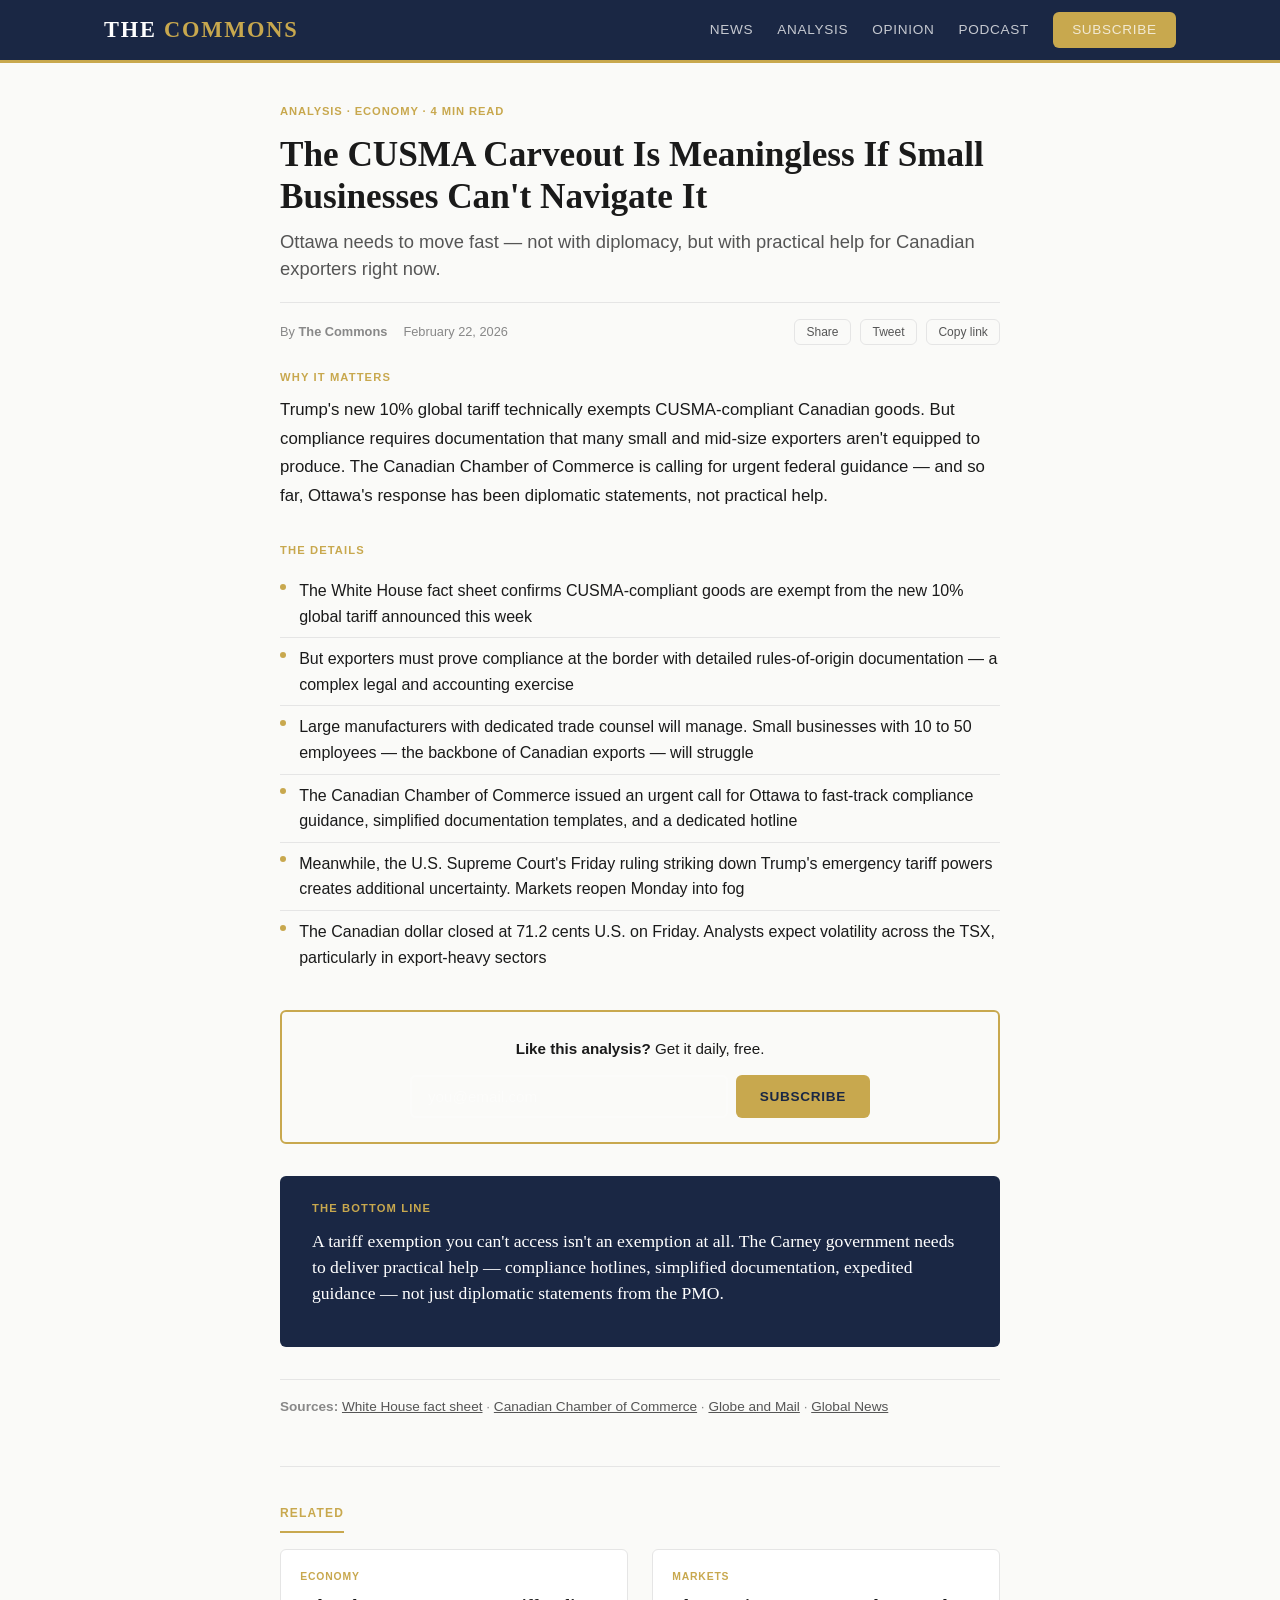
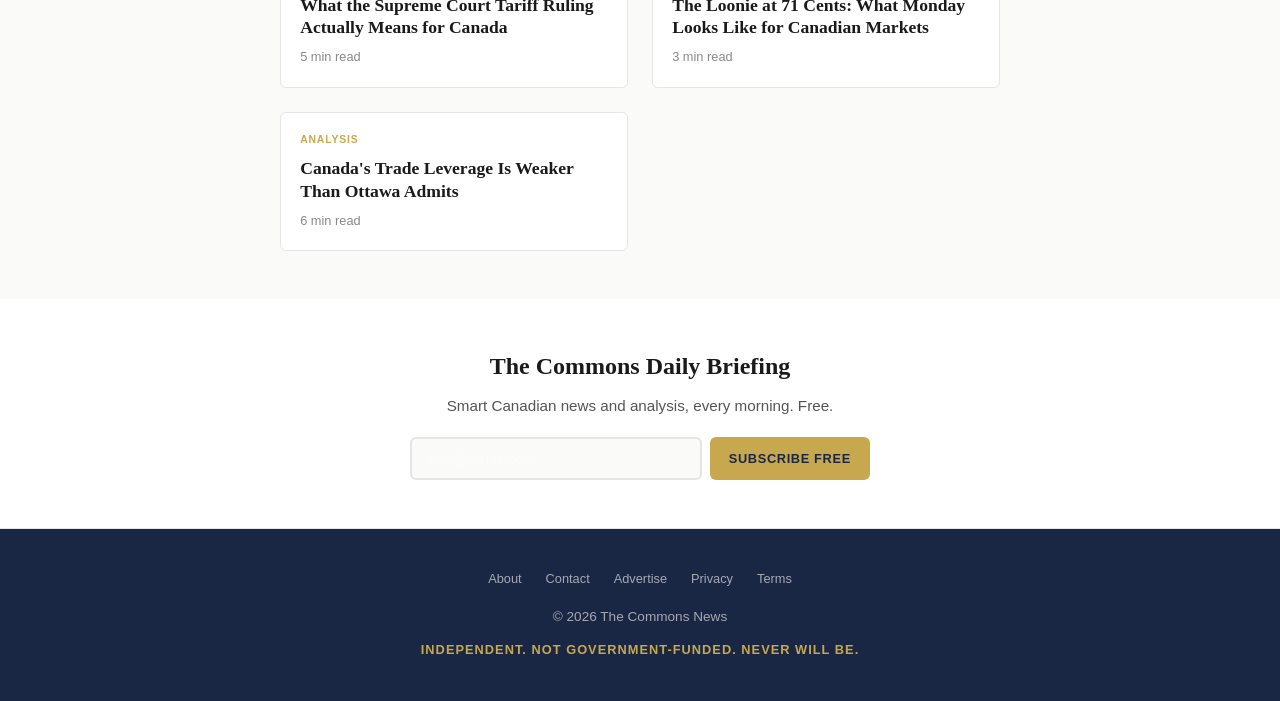
==== article.html @ dabfb56a "The Commons - static website v1" ====
<!DOCTYPE html>
<html lang="en">
<head>
  <meta charset="UTF-8">
  <meta name="viewport" content="width=device-width, initial-scale=1.0">
  <title>The CUSMA Carveout Is Meaningless If Small Businesses Can't Navigate It — The Commons</title>
  <link rel="stylesheet" href="styles.css">
</head>
<body>

<header class="site-header">
  <div class="header-inner">
    <a href="index.html" class="site-logo">The <span>Commons</span></a>
    <button class="nav-toggle" aria-label="Menu"><span></span><span></span><span></span></button>
    <nav class="main-nav">
      <a href="index.html">News</a>
      <a href="article.html">Analysis</a>
      <a href="#">Opinion</a>
      <a href="#">Podcast</a>
      <a href="subscribe.html" class="btn-subscribe">Subscribe</a>
    </nav>
  </div>
</header>

<div class="container">

  <div class="article-header">
    <div class="category-tag">Analysis · Economy · 4 min read</div>
    <h1>The CUSMA Carveout Is Meaningless If Small Businesses Can't Navigate It</h1>
    <p class="subhead">Ottawa needs to move fast — not with diplomacy, but with practical help for Canadian exporters right now.</p>
    <div class="meta">
      <span>By <strong>The Commons</strong></span>
      <span>February 22, 2026</span>
      <div class="share-links">
        <button class="share-btn">Share</button>
        <button class="share-btn">Tweet</button>
        <button class="share-btn">Copy link</button>
      </div>
    </div>
  </div>

  <div class="article-body">

    <div class="article-section">
      <div class="article-section-label">Why It Matters</div>
      <p>Trump's new 10% global tariff technically exempts CUSMA-compliant Canadian goods. But compliance requires documentation that many small and mid-size exporters aren't equipped to produce. The Canadian Chamber of Commerce is calling for urgent federal guidance — and so far, Ottawa's response has been diplomatic statements, not practical help.</p>
    </div>

    <div class="article-section">
      <div class="article-section-label">The Details</div>
      <ul>
        <li>The White House fact sheet confirms CUSMA-compliant goods are exempt from the new 10% global tariff announced this week</li>
        <li>But exporters must prove compliance at the border with detailed rules-of-origin documentation — a complex legal and accounting exercise</li>
        <li>Large manufacturers with dedicated trade counsel will manage. Small businesses with 10 to 50 employees — the backbone of Canadian exports — will struggle</li>
        <li>The Canadian Chamber of Commerce issued an urgent call for Ottawa to fast-track compliance guidance, simplified documentation templates, and a dedicated hotline</li>
        <li>Meanwhile, the U.S. Supreme Court's Friday ruling striking down Trump's emergency tariff powers creates additional uncertainty. Markets reopen Monday into fog</li>
        <li>The Canadian dollar closed at 71.2 cents U.S. on Friday. Analysts expect volatility across the TSX, particularly in export-heavy sectors</li>
      </ul>
    </div>

    <div class="inline-cta">
      <p><strong>Like this analysis?</strong> Get it daily, free.</p>
      <form class="newsletter-form">
        <input type="email" placeholder="you@email.com" required>
        <button type="submit" class="btn-subscribe">Subscribe</button>
      </form>
    </div>

    <div class="bottom-line">
      <div class="article-section-label">The Bottom Line</div>
      <p>A tariff exemption you can't access isn't an exemption at all. The Carney government needs to deliver practical help — compliance hotlines, simplified documentation, expedited guidance — not just diplomatic statements from the PMO.</p>
    </div>

    <div class="sources">
      <strong>Sources:</strong>
      <a href="#">White House fact sheet</a> ·
      <a href="#">Canadian Chamber of Commerce</a> ·
      <a href="#">Globe and Mail</a> ·
      <a href="#">Global News</a>
    </div>

  </div>

  <!-- RELATED -->
  <section class="related-section">
    <span class="section-label">Related</span>
    <div class="article-grid">
      <article class="article-card">
        <div class="card-body">
          <div class="category-tag">Economy</div>
          <h3><a href="#">What the Supreme Court Tariff Ruling Actually Means for Canada</a></h3>
          <p class="meta">5 min read</p>
        </div>
      </article>
      <article class="article-card">
        <div class="card-body">
          <div class="category-tag">Markets</div>
          <h3><a href="#">The Loonie at 71 Cents: What Monday Looks Like for Canadian Markets</a></h3>
          <p class="meta">3 min read</p>
        </div>
      </article>
      <article class="article-card">
        <div class="card-body">
          <div class="category-tag">Analysis</div>
          <h3><a href="#">Canada's Trade Leverage Is Weaker Than Ottawa Admits</a></h3>
          <p class="meta">6 min read</p>
        </div>
      </article>
    </div>
  </section>

</div>

<!-- END CTA -->
<section class="mid-cta">
  <h2>The Commons Daily Briefing</h2>
  <p>Smart Canadian news and analysis, every morning. Free.</p>
  <form class="newsletter-form">
    <input type="email" placeholder="you@email.com" required>
    <button type="submit" class="btn-subscribe">Subscribe Free</button>
  </form>
</section>

<footer class="site-footer">
  <div class="footer-inner">
    <div class="footer-links">
      <a href="#">About</a>
      <a href="#">Contact</a>
      <a href="#">Advertise</a>
      <a href="#">Privacy</a>
      <a href="#">Terms</a>
    </div>
    <p>© 2026 The Commons News</p>
    <p class="footer-tagline">Independent. Not government-funded. Never will be.</p>
  </div>
</footer>

<div class="mobile-cta-bar">
  <a href="subscribe.html" class="btn-subscribe">Subscribe to The Commons — Free</a>
</div>

<script src="script.js"></script>
</body>
</html>
---- styles.css ----
/* The Commons — Stylesheet */
:root {
  --navy: #1a2744;
  --navy-light: #243352;
  --gold: #c8a84e;
  --gold-light: #e8d494;
  --white: #ffffff;
  --off-white: #fafaf8;
  --text: #1a1a1a;
  --text-light: #555;
  --text-muted: #888;
  --border: #e5e5e5;
  --radius: 6px;
  --max-width: 1120px;
  --serif: Georgia, 'Times New Roman', serif;
  --sans: -apple-system, BlinkMacSystemFont, 'Segoe UI', Inter, Roboto, sans-serif;
}

@media (prefers-color-scheme: dark) {
  :root {
    --white: #121820;
    --off-white: #0e1318;
    --text: #e8e8e8;
    --text-light: #aaa;
    --text-muted: #777;
    --border: #2a3040;
  }
}

*, *::before, *::after { box-sizing: border-box; margin: 0; padding: 0; }

html { font-size: 16px; scroll-behavior: smooth; }

body {
  font-family: var(--sans);
  color: var(--text);
  background: var(--off-white);
  line-height: 1.6;
  -webkit-font-smoothing: antialiased;
}

a { color: var(--navy); text-decoration: none; }
a:hover { color: var(--gold); }

@media (prefers-color-scheme: dark) {
  a { color: var(--gold-light); }
  a:hover { color: var(--gold); }
}

img { max-width: 100%; display: block; }

/* ===== HEADER ===== */
.site-header {
  background: var(--navy);
  position: sticky;
  top: 0;
  z-index: 100;
  border-bottom: 3px solid var(--gold);
}

.header-inner {
  max-width: var(--max-width);
  margin: 0 auto;
  padding: 0 1.5rem;
  display: flex;
  align-items: center;
  justify-content: space-between;
  height: 60px;
}

.site-logo {
  font-family: var(--serif);
  font-size: 1.4rem;
  font-weight: 700;
  color: var(--white);
  letter-spacing: 0.08em;
  text-transform: uppercase;
}

.site-logo span { color: var(--gold); }

.main-nav { display: flex; gap: 1.5rem; align-items: center; }
.main-nav a {
  color: rgba(255,255,255,0.75);
  font-size: 0.85rem;
  font-weight: 500;
  text-transform: uppercase;
  letter-spacing: 0.05em;
  transition: color 0.2s;
}
.main-nav a:hover { color: var(--white); }

.btn-subscribe {
  background: var(--gold);
  color: var(--navy);
  padding: 0.45rem 1.2rem;
  border-radius: var(--radius);
  font-size: 0.8rem;
  font-weight: 700;
  text-transform: uppercase;
  letter-spacing: 0.05em;
  border: none;
  cursor: pointer;
  transition: background 0.2s;
}
.btn-subscribe:hover { background: var(--gold-light); color: var(--navy); }

.nav-toggle { display: none; background: none; border: none; cursor: pointer; }
.nav-toggle span { display: block; width: 22px; height: 2px; background: white; margin: 5px 0; transition: 0.3s; }

@media (max-width: 768px) {
  .nav-toggle { display: block; }
  .main-nav {
    display: none;
    position: absolute;
    top: 60px;
    left: 0;
    right: 0;
    background: var(--navy);
    flex-direction: column;
    padding: 1rem 1.5rem;
    gap: 1rem;
    border-bottom: 3px solid var(--gold);
  }
  .main-nav.open { display: flex; }
}

/* ===== NEWSLETTER HERO ===== */
.newsletter-hero {
  background: var(--navy);
  padding: 2.5rem 1.5rem;
  text-align: center;
  border-bottom: 1px solid var(--border);
}

.newsletter-hero h2 {
  font-family: var(--serif);
  color: var(--white);
  font-size: 1.6rem;
  margin-bottom: 0.5rem;
  font-weight: 400;
}

.newsletter-hero p {
  color: rgba(255,255,255,0.6);
  font-size: 0.9rem;
  margin-bottom: 1.2rem;
}

.newsletter-form {
  display: flex;
  gap: 0.5rem;
  max-width: 460px;
  margin: 0 auto;
}

.newsletter-form input[type="email"] {
  flex: 1;
  padding: 0.7rem 1rem;
  border: 2px solid rgba(255,255,255,0.2);
  border-radius: var(--radius);
  background: rgba(255,255,255,0.08);
  color: white;
  font-size: 0.95rem;
  outline: none;
}
.newsletter-form input::placeholder { color: rgba(255,255,255,0.4); }
.newsletter-form input:focus { border-color: var(--gold); }

/* ===== CONTAINER ===== */
.container {
  max-width: var(--max-width);
  margin: 0 auto;
  padding: 0 1.5rem;
}

/* ===== SECTION HEADERS ===== */
.section-label {
  font-size: 0.75rem;
  font-weight: 700;
  text-transform: uppercase;
  letter-spacing: 0.1em;
  color: var(--gold);
  margin-bottom: 1rem;
  padding-bottom: 0.5rem;
  border-bottom: 2px solid var(--gold);
  display: inline-block;
}

/* ===== TOP STORY ===== */
.top-story {
  padding: 2.5rem 0;
  border-bottom: 1px solid var(--border);
}

.top-story-card {
  display: grid;
  grid-template-columns: 1.2fr 1fr;
  gap: 2rem;
  align-items: center;
}

.top-story-img {
  width: 100%;
  aspect-ratio: 16/9;
  background: var(--navy-light);
  border-radius: var(--radius);
  display: flex;
  align-items: center;
  justify-content: center;
  color: rgba(255,255,255,0.3);
  font-size: 0.8rem;
}

.top-story-content .category-tag {
  font-size: 0.7rem;
  font-weight: 700;
  text-transform: uppercase;
  letter-spacing: 0.08em;
  color: var(--gold);
  margin-bottom: 0.6rem;
}

.top-story-content h1 {
  font-family: var(--serif);
  font-size: 2rem;
  line-height: 1.2;
  margin-bottom: 0.8rem;
}

.top-story-content .summary {
  color: var(--text-light);
  font-size: 1rem;
  margin-bottom: 1rem;
  line-height: 1.6;
}

.meta {
  font-size: 0.8rem;
  color: var(--text-muted);
}

@media (max-width: 768px) {
  .top-story-card { grid-template-columns: 1fr; }
  .top-story-content h1 { font-size: 1.6rem; }
}

/* ===== BRIEFING ===== */
.briefing {
  padding: 2.5rem 0;
  border-bottom: 1px solid var(--border);
}

.briefing-list { list-style: none; }

.briefing-item {
  padding: 1rem 0;
  border-bottom: 1px solid var(--border);
  display: flex;
  gap: 0.8rem;
}
.briefing-item:last-child { border-bottom: none; }

.briefing-emoji { font-size: 1.2rem; flex-shrink: 0; padding-top: 0.1rem; }

.briefing-item h3 {
  font-family: var(--serif);
  font-size: 1.05rem;
  line-height: 1.4;
  margin-bottom: 0.3rem;
}

.briefing-item h3 a { color: var(--text); }
.briefing-item h3 a:hover { color: var(--gold); }

.briefing-take {
  font-size: 0.88rem;
  color: var(--text-light);
  line-height: 1.5;
}

/* ===== ARTICLE GRID ===== */
.content-section {
  padding: 2.5rem 0;
  border-bottom: 1px solid var(--border);
}

.article-grid {
  display: grid;
  grid-template-columns: repeat(auto-fill, minmax(300px, 1fr));
  gap: 1.5rem;
}

.article-card {
  background: var(--white);
  border: 1px solid var(--border);
  border-radius: var(--radius);
  overflow: hidden;
  transition: box-shadow 0.2s;
}
.article-card:hover { box-shadow: 0 4px 12px rgba(0,0,0,0.08); }

.card-img {
  width: 100%;
  aspect-ratio: 16/9;
  background: var(--navy-light);
  display: flex;
  align-items: center;
  justify-content: center;
  color: rgba(255,255,255,0.3);
  font-size: 0.75rem;
}

.card-body { padding: 1.2rem; }

.card-body .category-tag {
  font-size: 0.65rem;
  font-weight: 700;
  text-transform: uppercase;
  letter-spacing: 0.08em;
  color: var(--gold);
  margin-bottom: 0.5rem;
}

.card-body h3 {
  font-family: var(--serif);
  font-size: 1.1rem;
  line-height: 1.3;
  margin-bottom: 0.5rem;
}

.card-body h3 a { color: var(--text); }
.card-body h3 a:hover { color: var(--gold); }

.card-body .summary {
  font-size: 0.85rem;
  color: var(--text-light);
  line-height: 1.5;
  margin-bottom: 0.8rem;
}

/* ===== MID-PAGE CTA ===== */
.mid-cta {
  padding: 3rem 1.5rem;
  text-align: center;
  background: var(--white);
  border-bottom: 1px solid var(--border);
}

.mid-cta h2 {
  font-family: var(--serif);
  font-size: 1.5rem;
  margin-bottom: 0.5rem;
}

.mid-cta p {
  color: var(--text-light);
  margin-bottom: 1.2rem;
  font-size: 0.95rem;
}

.mid-cta .newsletter-form input[type="email"] {
  background: var(--off-white);
  border-color: var(--border);
  color: var(--text);
}

/* ===== AUDIO SECTION ===== */
.audio-section {
  padding: 2.5rem 0;
  border-bottom: 1px solid var(--border);
}

.audio-player-wrap {
  background: var(--navy);
  border-radius: var(--radius);
  padding: 1.5rem 2rem;
  display: flex;
  align-items: center;
  gap: 1.5rem;
}

.audio-info h3 {
  color: var(--white);
  font-family: var(--serif);
  font-size: 1.1rem;
  margin-bottom: 0.3rem;
}

.audio-info p {
  color: rgba(255,255,255,0.6);
  font-size: 0.85rem;
}

.audio-player-wrap audio {
  flex: 1;
  min-width: 200px;
}

@media (max-width: 768px) {
  .audio-player-wrap { flex-direction: column; align-items: stretch; }
}

/* ===== FOOTER ===== */
.site-footer {
  background: var(--navy);
  color: rgba(255,255,255,0.6);
  padding: 2.5rem 1.5rem;
  text-align: center;
  font-size: 0.85rem;
}

.footer-inner {
  max-width: var(--max-width);
  margin: 0 auto;
}

.footer-links {
  display: flex;
  gap: 1.5rem;
  justify-content: center;
  margin-bottom: 1rem;
  flex-wrap: wrap;
}

.footer-links a { color: rgba(255,255,255,0.6); font-size: 0.8rem; }
.footer-links a:hover { color: var(--gold); }

.footer-tagline {
  color: var(--gold);
  font-weight: 600;
  font-size: 0.8rem;
  text-transform: uppercase;
  letter-spacing: 0.08em;
  margin-top: 0.8rem;
}

/* ===== ARTICLE PAGE ===== */
.article-header {
  padding: 2.5rem 0 1.5rem;
  max-width: 720px;
  margin: 0 auto;
}

.article-header .category-tag {
  font-size: 0.7rem;
  font-weight: 700;
  text-transform: uppercase;
  letter-spacing: 0.08em;
  color: var(--gold);
  margin-bottom: 0.8rem;
}

.article-header h1 {
  font-family: var(--serif);
  font-size: 2.2rem;
  line-height: 1.2;
  margin-bottom: 0.6rem;
}

.article-header .subhead {
  font-size: 1.15rem;
  color: var(--text-light);
  line-height: 1.5;
  margin-bottom: 1.2rem;
}

.article-header .meta {
  display: flex;
  align-items: center;
  gap: 1rem;
  padding-top: 1rem;
  border-top: 1px solid var(--border);
}

.share-links { display: flex; gap: 0.6rem; margin-left: auto; }
.share-btn {
  background: var(--off-white);
  border: 1px solid var(--border);
  border-radius: var(--radius);
  padding: 0.3rem 0.7rem;
  font-size: 0.75rem;
  cursor: pointer;
  color: var(--text-light);
}
.share-btn:hover { background: var(--gold); color: var(--navy); border-color: var(--gold); }

/* ===== ARTICLE BODY ===== */
.article-body {
  max-width: 720px;
  margin: 0 auto;
  padding-bottom: 3rem;
}

.article-section {
  margin-bottom: 2rem;
}

.article-section-label {
  font-size: 0.7rem;
  font-weight: 700;
  text-transform: uppercase;
  letter-spacing: 0.1em;
  color: var(--gold);
  margin-bottom: 0.6rem;
}

.article-body p {
  font-size: 1.05rem;
  line-height: 1.7;
  margin-bottom: 1rem;
}

.article-body ul {
  list-style: none;
  margin-bottom: 1.5rem;
}

.article-body ul li {
  padding: 0.5rem 0;
  padding-left: 1.2rem;
  position: relative;
  font-size: 1rem;
  line-height: 1.6;
  border-bottom: 1px solid var(--border);
}
.article-body ul li:last-child { border-bottom: none; }

.article-body ul li::before {
  content: '';
  position: absolute;
  left: 0;
  top: 0.85rem;
  width: 6px;
  height: 6px;
  background: var(--gold);
  border-radius: 50%;
}

.bottom-line {
  background: var(--navy);
  color: var(--white);
  padding: 1.5rem 2rem;
  border-radius: var(--radius);
  margin: 2rem 0;
}

.bottom-line .article-section-label { color: var(--gold); }

.bottom-line p {
  color: var(--white);
  font-family: var(--serif);
  font-size: 1.1rem;
  line-height: 1.5;
}

.sources {
  font-size: 0.85rem;
  color: var(--text-muted);
  padding-top: 1rem;
  border-top: 1px solid var(--border);
}
.sources a { color: var(--text-light); text-decoration: underline; }

/* ===== INLINE CTA ===== */
.inline-cta {
  background: var(--off-white);
  border: 2px solid var(--gold);
  border-radius: var(--radius);
  padding: 1.5rem 2rem;
  text-align: center;
  margin: 2rem 0;
}

.inline-cta p {
  font-size: 0.95rem;
  margin-bottom: 0.8rem;
}

.inline-cta .btn-subscribe { font-size: 0.85rem; padding: 0.5rem 1.5rem; }

/* ===== SUBSCRIBE PAGE ===== */
.subscribe-hero {
  padding: 4rem 1.5rem;
  text-align: center;
  background: var(--navy);
  color: white;
}

.subscribe-hero h1 {
  font-family: var(--serif);
  font-size: 2.4rem;
  margin-bottom: 0.8rem;
}

.subscribe-hero p {
  color: rgba(255,255,255,0.7);
  font-size: 1.1rem;
  max-width: 540px;
  margin: 0 auto 1.5rem;
  line-height: 1.6;
}

.subscribe-hero .newsletter-form { max-width: 480px; }

.what-you-get {
  padding: 3rem 0;
  max-width: 720px;
  margin: 0 auto;
}

.what-you-get h2 {
  font-family: var(--serif);
  font-size: 1.6rem;
  text-align: center;
  margin-bottom: 2rem;
}

.feature-list { list-style: none; }

.feature-item {
  display: flex;
  gap: 1rem;
  padding: 1.2rem 0;
  border-bottom: 1px solid var(--border);
}

.feature-icon {
  font-size: 1.5rem;
  flex-shrink: 0;
}

.feature-item h3 {
  font-size: 1rem;
  font-weight: 600;
  margin-bottom: 0.3rem;
}

.feature-item p {
  font-size: 0.9rem;
  color: var(--text-light);
  line-height: 1.5;
}

.premium-teaser {
  background: var(--white);
  border: 2px solid var(--gold);
  border-radius: var(--radius);
  padding: 2rem;
  text-align: center;
  margin: 2rem 0;
}

.premium-teaser h2 {
  font-family: var(--serif);
  font-size: 1.4rem;
  margin-bottom: 0.5rem;
}

.premium-teaser .price {
  font-size: 2rem;
  font-weight: 700;
  color: var(--gold);
  margin: 1rem 0 0.3rem;
}

.premium-teaser .price-sub {
  color: var(--text-muted);
  font-size: 0.85rem;
  margin-bottom: 1.5rem;
}

.premium-features {
  list-style: none;
  text-align: left;
  max-width: 360px;
  margin: 0 auto 1.5rem;
}

.premium-features li {
  padding: 0.4rem 0;
  font-size: 0.9rem;
  color: var(--text-light);
}

.premium-features li::before {
  content: '✓ ';
  color: var(--gold);
  font-weight: 700;
}

/* ===== RELATED ===== */
.related-section {
  max-width: 720px;
  margin: 0 auto;
  padding: 2rem 0 3rem;
  border-top: 1px solid var(--border);
}

/* ===== MOBILE BOTTOM BAR ===== */
.mobile-cta-bar {
  display: none;
  position: fixed;
  bottom: 0;
  left: 0;
  right: 0;
  background: var(--navy);
  padding: 0.8rem 1.5rem;
  z-index: 99;
  text-align: center;
  border-top: 2px solid var(--gold);
}

.mobile-cta-bar .btn-subscribe { width: 100%; padding: 0.6rem; font-size: 0.9rem; }

@media (max-width: 768px) {
  .mobile-cta-bar { display: block; }
  body { padding-bottom: 60px; }
}
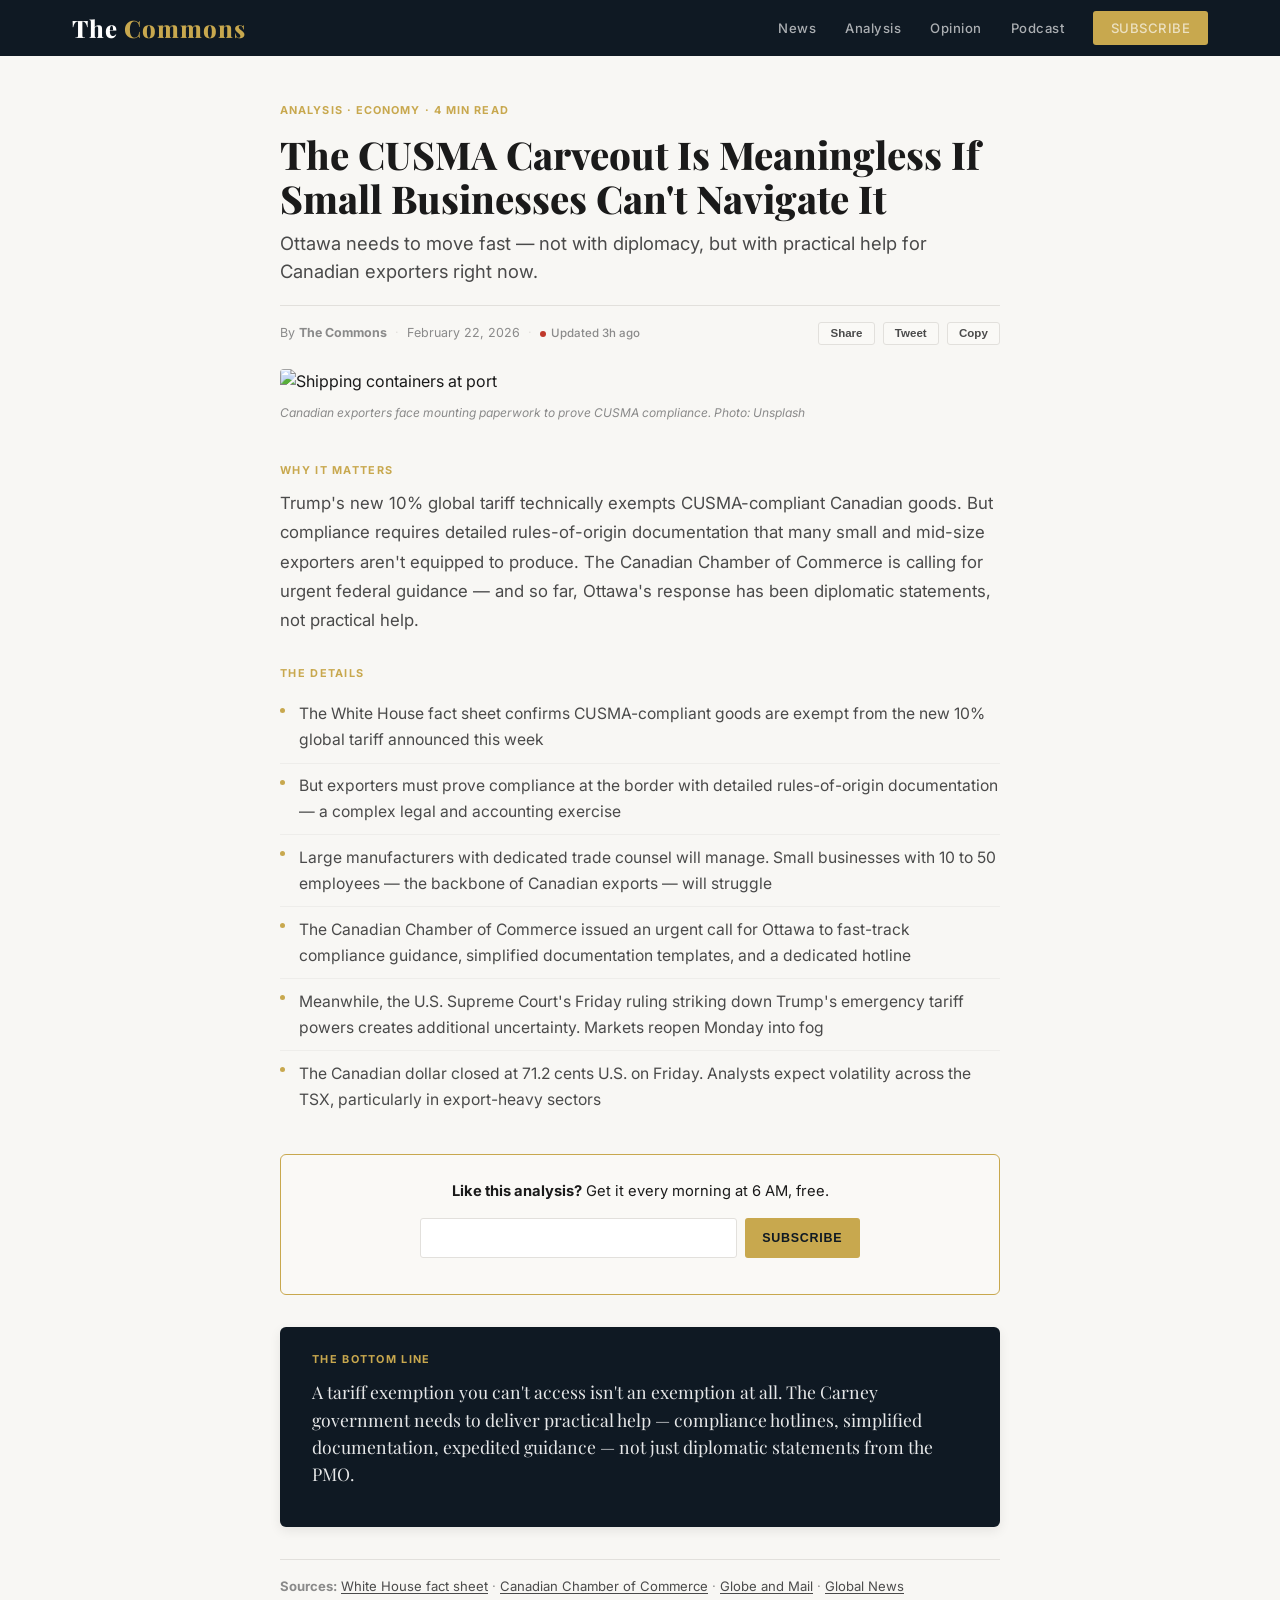
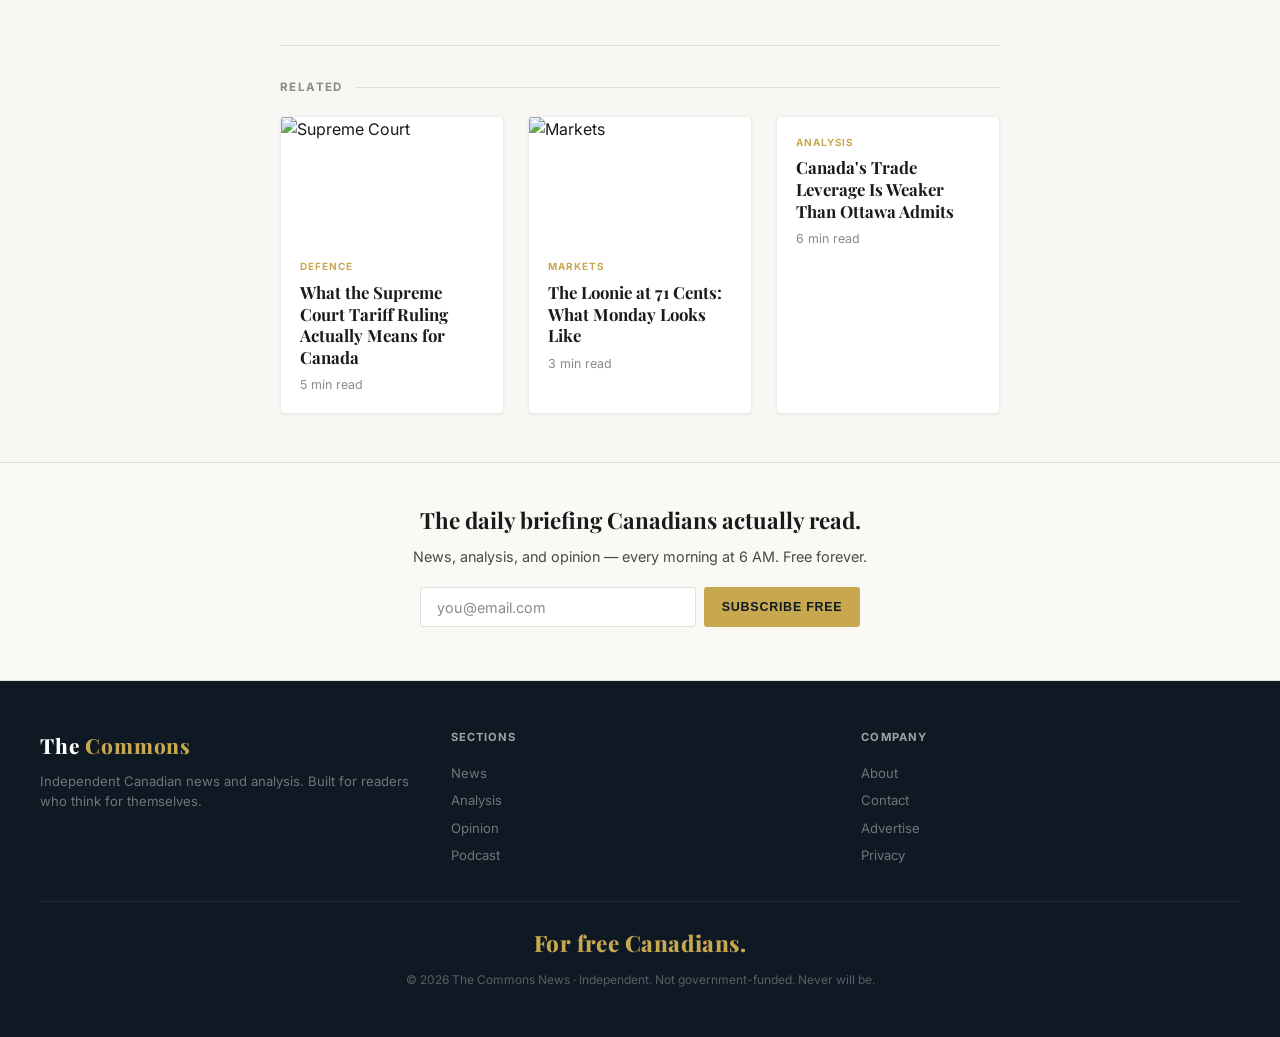
==== commit a7530e05: "v2: Major redesign - real images, Playfair Display typography, breaking bar, two-col layout, richer " ====
--- a/article.html
+++ b/article.html
@@ -4,6 +4,9 @@
   <meta charset="UTF-8">
   <meta name="viewport" content="width=device-width, initial-scale=1.0">
   <title>The CUSMA Carveout Is Meaningless If Small Businesses Can't Navigate It — The Commons</title>
+  <meta property="og:title" content="The CUSMA Carveout Is Meaningless If Small Businesses Can't Navigate It">
+  <meta property="og:description" content="Ottawa needs to move fast — not with diplomacy, but with practical help for Canadian exporters right now.">
+  <link rel="icon" href="data:image/svg+xml,<svg xmlns='http://www.w3.org/2000/svg' viewBox='0 0 100 100'><text y='.9em' font-size='90'>🏛️</text></svg>">
   <link rel="stylesheet" href="styles.css">
 </head>
 <body>
@@ -25,25 +28,33 @@
 <div class="container">
 
   <div class="article-header">
-    <div class="category-tag">Analysis · Economy · 4 min read</div>
+    <span class="category-tag">Analysis · Economy · 4 min read</span>
     <h1>The CUSMA Carveout Is Meaningless If Small Businesses Can't Navigate It</h1>
     <p class="subhead">Ottawa needs to move fast — not with diplomacy, but with practical help for Canadian exporters right now.</p>
     <div class="meta">
       <span>By <strong>The Commons</strong></span>
+      <span class="meta-dot">·</span>
       <span>February 22, 2026</span>
+      <span class="meta-dot">·</span>
+      <span class="timestamp"><span class="live-dot"></span>Updated 3h ago</span>
       <div class="share-links">
         <button class="share-btn">Share</button>
         <button class="share-btn">Tweet</button>
-        <button class="share-btn">Copy link</button>
+        <button class="share-btn">Copy</button>
       </div>
     </div>
+  </div>
+
+  <div class="article-hero-img">
+    <img src="https://images.unsplash.com/photo-1526304640581-d334cdbbf45e?w=900&h=450&fit=crop" alt="Shipping containers at port">
+    <p class="img-caption">Canadian exporters face mounting paperwork to prove CUSMA compliance. Photo: Unsplash</p>
   </div>
 
   <div class="article-body">
 
     <div class="article-section">
       <div class="article-section-label">Why It Matters</div>
-      <p>Trump's new 10% global tariff technically exempts CUSMA-compliant Canadian goods. But compliance requires documentation that many small and mid-size exporters aren't equipped to produce. The Canadian Chamber of Commerce is calling for urgent federal guidance — and so far, Ottawa's response has been diplomatic statements, not practical help.</p>
+      <p>Trump's new 10% global tariff technically exempts CUSMA-compliant Canadian goods. But compliance requires detailed rules-of-origin documentation that many small and mid-size exporters aren't equipped to produce. The Canadian Chamber of Commerce is calling for urgent federal guidance — and so far, Ottawa's response has been diplomatic statements, not practical help.</p>
     </div>
 
     <div class="article-section">
@@ -59,7 +70,7 @@
     </div>
 
     <div class="inline-cta">
-      <p><strong>Like this analysis?</strong> Get it daily, free.</p>
+      <p><strong>Like this analysis?</strong> Get it every morning at 6 AM, free.</p>
       <form class="newsletter-form">
         <input type="email" placeholder="you@email.com" required>
         <button type="submit" class="btn-subscribe">Subscribe</button>
@@ -81,27 +92,34 @@
 
   </div>
 
-  <!-- RELATED -->
   <section class="related-section">
-    <span class="section-label">Related</span>
+    <div class="section-header">
+      <h2>Related</h2>
+    </div>
     <div class="article-grid">
       <article class="article-card">
+        <div class="card-img">
+          <img src="https://images.unsplash.com/photo-1589829545856-d10d557cf95f?w=600&h=340&fit=crop" alt="Supreme Court" loading="lazy">
+        </div>
         <div class="card-body">
-          <div class="category-tag">Economy</div>
+          <span class="category-tag">Defence</span>
           <h3><a href="#">What the Supreme Court Tariff Ruling Actually Means for Canada</a></h3>
           <p class="meta">5 min read</p>
         </div>
       </article>
       <article class="article-card">
+        <div class="card-img">
+          <img src="https://images.unsplash.com/photo-1611974789855-9c2a0a7236a3?w=600&h=340&fit=crop" alt="Markets" loading="lazy">
+        </div>
         <div class="card-body">
-          <div class="category-tag">Markets</div>
-          <h3><a href="#">The Loonie at 71 Cents: What Monday Looks Like for Canadian Markets</a></h3>
+          <span class="category-tag">Markets</span>
+          <h3><a href="#">The Loonie at 71 Cents: What Monday Looks Like</a></h3>
           <p class="meta">3 min read</p>
         </div>
       </article>
       <article class="article-card">
         <div class="card-body">
-          <div class="category-tag">Analysis</div>
+          <span class="category-tag">Analysis</span>
           <h3><a href="#">Canada's Trade Leverage Is Weaker Than Ottawa Admits</a></h3>
           <p class="meta">6 min read</p>
         </div>
@@ -111,10 +129,9 @@
 
 </div>
 
-<!-- END CTA -->
 <section class="mid-cta">
-  <h2>The Commons Daily Briefing</h2>
-  <p>Smart Canadian news and analysis, every morning. Free.</p>
+  <h2>The daily briefing Canadians actually read.</h2>
+  <p>News, analysis, and opinion — every morning at 6 AM. Free forever.</p>
   <form class="newsletter-form">
     <input type="email" placeholder="you@email.com" required>
     <button type="submit" class="btn-subscribe">Subscribe Free</button>
@@ -123,15 +140,22 @@
 
 <footer class="site-footer">
   <div class="footer-inner">
-    <div class="footer-links">
-      <a href="#">About</a>
-      <a href="#">Contact</a>
-      <a href="#">Advertise</a>
-      <a href="#">Privacy</a>
-      <a href="#">Terms</a>
+    <div class="footer-brand">
+      <span class="site-logo">The <span>Commons</span></span>
+      <p>Independent Canadian news and analysis. Built for readers who think for themselves.</p>
     </div>
-    <p>© 2026 The Commons News</p>
-    <p class="footer-tagline">Independent. Not government-funded. Never will be.</p>
+    <div class="footer-links-col">
+      <h4>Sections</h4>
+      <a href="#">News</a><a href="#">Analysis</a><a href="#">Opinion</a><a href="#">Podcast</a>
+    </div>
+    <div class="footer-links-col">
+      <h4>Company</h4>
+      <a href="#">About</a><a href="#">Contact</a><a href="#">Advertise</a><a href="#">Privacy</a>
+    </div>
+  </div>
+  <div class="footer-bottom">
+    <p class="footer-tagline">For free Canadians.</p>
+    <p class="footer-copy">© 2026 The Commons News · Independent. Not government-funded. Never will be.</p>
   </div>
 </footer>
 
--- a/styles.css
+++ b/styles.css
@@ -1,53 +1,76 @@
-/* The Commons — Stylesheet */
+/* The Commons v2 — Complete Rebuild */
+@import url('https://fonts.googleapis.com/css2?family=Playfair+Display:wght@400;600;700;800;900&family=Inter:wght@400;500;600;700&display=swap');
+
 :root {
-  --navy: #1a2744;
+  --navy: #0f1923;
+  --navy-mid: #1a2744;
   --navy-light: #243352;
   --gold: #c8a84e;
-  --gold-light: #e8d494;
+  --gold-soft: #d4b86a;
+  --gold-pale: #f0e4c4;
+  --red: #c0392b;
   --white: #ffffff;
-  --off-white: #fafaf8;
+  --off-white: #f8f7f4;
+  --cream: #faf9f6;
   --text: #1a1a1a;
-  --text-light: #555;
-  --text-muted: #888;
-  --border: #e5e5e5;
-  --radius: 6px;
-  --max-width: 1120px;
-  --serif: Georgia, 'Times New Roman', serif;
-  --sans: -apple-system, BlinkMacSystemFont, 'Segoe UI', Inter, Roboto, sans-serif;
+  --text-secondary: #4a4a4a;
+  --text-muted: #8a8a8a;
+  --border: #e2e0dc;
+  --border-light: #eeedea;
+  --radius: 4px;
+  --max-width: 1200px;
+  --serif: 'Playfair Display', Georgia, serif;
+  --sans: 'Inter', -apple-system, BlinkMacSystemFont, sans-serif;
+  --shadow-sm: 0 1px 3px rgba(0,0,0,0.06);
+  --shadow-md: 0 4px 12px rgba(0,0,0,0.08);
+  --shadow-lg: 0 8px 30px rgba(0,0,0,0.12);
 }
 
 @media (prefers-color-scheme: dark) {
   :root {
-    --white: #121820;
-    --off-white: #0e1318;
-    --text: #e8e8e8;
-    --text-light: #aaa;
-    --text-muted: #777;
-    --border: #2a3040;
+    --white: #0f1318;
+    --off-white: #0c1016;
+    --cream: #111820;
+    --text: #e2e2e2;
+    --text-secondary: #b0b0b0;
+    --text-muted: #707070;
+    --border: #222c3a;
+    --border-light: #1a2230;
+    --shadow-sm: 0 1px 3px rgba(0,0,0,0.3);
+    --shadow-md: 0 4px 12px rgba(0,0,0,0.4);
+    --shadow-lg: 0 8px 30px rgba(0,0,0,0.5);
   }
 }
 
 *, *::before, *::after { box-sizing: border-box; margin: 0; padding: 0; }
-
 html { font-size: 16px; scroll-behavior: smooth; }
-
 body {
   font-family: var(--sans);
   color: var(--text);
   background: var(--off-white);
   line-height: 1.6;
   -webkit-font-smoothing: antialiased;
-}
-
-a { color: var(--navy); text-decoration: none; }
-a:hover { color: var(--gold); }
-
-@media (prefers-color-scheme: dark) {
-  a { color: var(--gold-light); }
-  a:hover { color: var(--gold); }
-}
-
+  -moz-osx-font-smoothing: grayscale;
+}
+a { color: inherit; text-decoration: none; transition: color 0.15s; }
 img { max-width: 100%; display: block; }
+
+/* ===== BREAKING BAR ===== */
+.breaking-bar {
+  background: var(--red);
+  color: white;
+  font-size: 0.78rem;
+  font-weight: 600;
+  text-align: center;
+  padding: 0.45rem 1rem;
+  letter-spacing: 0.03em;
+}
+.breaking-bar span { 
+  font-weight: 800; 
+  text-transform: uppercase; 
+  letter-spacing: 0.08em;
+  margin-right: 0.5rem;
+}
 
 /* ===== HEADER ===== */
 .site-header {
@@ -55,384 +78,513 @@
   position: sticky;
   top: 0;
   z-index: 100;
-  border-bottom: 3px solid var(--gold);
 }
 
 .header-inner {
   max-width: var(--max-width);
   margin: 0 auto;
-  padding: 0 1.5rem;
+  padding: 0 2rem;
   display: flex;
   align-items: center;
   justify-content: space-between;
-  height: 60px;
+  height: 56px;
 }
 
 .site-logo {
   font-family: var(--serif);
-  font-size: 1.4rem;
-  font-weight: 700;
+  font-size: 1.5rem;
+  font-weight: 800;
   color: var(--white);
-  letter-spacing: 0.08em;
-  text-transform: uppercase;
-}
-
+  letter-spacing: 0.04em;
+}
 .site-logo span { color: var(--gold); }
 
-.main-nav { display: flex; gap: 1.5rem; align-items: center; }
+.main-nav { display: flex; gap: 1.8rem; align-items: center; }
 .main-nav a {
-  color: rgba(255,255,255,0.75);
-  font-size: 0.85rem;
+  color: rgba(255,255,255,0.65);
+  font-size: 0.82rem;
   font-weight: 500;
-  text-transform: uppercase;
-  letter-spacing: 0.05em;
-  transition: color 0.2s;
-}
-.main-nav a:hover { color: var(--white); }
+  letter-spacing: 0.04em;
+  transition: color 0.15s;
+}
+.main-nav a:hover { color: white; }
 
 .btn-subscribe {
   background: var(--gold);
   color: var(--navy);
-  padding: 0.45rem 1.2rem;
-  border-radius: var(--radius);
-  font-size: 0.8rem;
+  padding: 0.4rem 1.1rem;
+  border-radius: 3px;
+  font-size: 0.78rem;
   font-weight: 700;
   text-transform: uppercase;
-  letter-spacing: 0.05em;
+  letter-spacing: 0.06em;
   border: none;
   cursor: pointer;
-  transition: background 0.2s;
-}
-.btn-subscribe:hover { background: var(--gold-light); color: var(--navy); }
-
-.nav-toggle { display: none; background: none; border: none; cursor: pointer; }
-.nav-toggle span { display: block; width: 22px; height: 2px; background: white; margin: 5px 0; transition: 0.3s; }
+  transition: all 0.15s;
+  display: inline-block;
+  text-align: center;
+}
+.btn-subscribe:hover { background: var(--gold-soft); transform: translateY(-1px); }
+
+.btn-subscribe-outline {
+  background: transparent;
+  color: var(--gold);
+  border: 1.5px solid var(--gold);
+  padding: 0.4rem 1.1rem;
+  border-radius: 3px;
+  font-size: 0.78rem;
+  font-weight: 700;
+  text-transform: uppercase;
+  letter-spacing: 0.06em;
+  cursor: pointer;
+  transition: all 0.15s;
+}
+.btn-subscribe-outline:hover { background: var(--gold); color: var(--navy); }
+
+.nav-toggle { display: none; background: none; border: none; cursor: pointer; padding: 0.5rem; }
+.nav-toggle span { display: block; width: 20px; height: 2px; background: white; margin: 4px 0; }
 
 @media (max-width: 768px) {
   .nav-toggle { display: block; }
   .main-nav {
     display: none;
     position: absolute;
-    top: 60px;
-    left: 0;
-    right: 0;
+    top: 56px; left: 0; right: 0;
     background: var(--navy);
     flex-direction: column;
-    padding: 1rem 1.5rem;
-    gap: 1rem;
-    border-bottom: 3px solid var(--gold);
+    padding: 1.2rem 2rem;
+    gap: 0.8rem;
+    border-top: 1px solid rgba(255,255,255,0.1);
   }
   .main-nav.open { display: flex; }
+  .header-inner { padding: 0 1rem; }
 }
 
 /* ===== NEWSLETTER HERO ===== */
 .newsletter-hero {
-  background: var(--navy);
-  padding: 2.5rem 1.5rem;
-  text-align: center;
-  border-bottom: 1px solid var(--border);
+  background: linear-gradient(135deg, var(--navy) 0%, var(--navy-mid) 100%);
+  padding: 2.8rem 2rem 3rem;
+  text-align: center;
+  position: relative;
+  overflow: hidden;
+}
+.newsletter-hero::before {
+  content: '';
+  position: absolute;
+  top: -50%; left: -50%;
+  width: 200%; height: 200%;
+  background: radial-gradient(circle at 30% 50%, rgba(200,168,78,0.06) 0%, transparent 50%);
 }
 
 .newsletter-hero h2 {
   font-family: var(--serif);
-  color: var(--white);
-  font-size: 1.6rem;
-  margin-bottom: 0.5rem;
-  font-weight: 400;
-}
-
-.newsletter-hero p {
-  color: rgba(255,255,255,0.6);
-  font-size: 0.9rem;
-  margin-bottom: 1.2rem;
-}
+  color: white;
+  font-size: 1.8rem;
+  font-weight: 700;
+  margin-bottom: 0.4rem;
+  position: relative;
+}
+
+.newsletter-hero .hero-sub {
+  color: rgba(255,255,255,0.55);
+  font-size: 0.92rem;
+  margin-bottom: 1.4rem;
+  position: relative;
+}
+.newsletter-hero .hero-sub strong { color: var(--gold-soft); font-weight: 600; }
 
 .newsletter-form {
   display: flex;
   gap: 0.5rem;
-  max-width: 460px;
-  margin: 0 auto;
-}
-
+  max-width: 440px;
+  margin: 0 auto 0.8rem;
+  position: relative;
+}
 .newsletter-form input[type="email"] {
   flex: 1;
-  padding: 0.7rem 1rem;
-  border: 2px solid rgba(255,255,255,0.2);
-  border-radius: var(--radius);
-  background: rgba(255,255,255,0.08);
+  padding: 0.65rem 1rem;
+  border: 1.5px solid rgba(255,255,255,0.15);
+  border-radius: 3px;
+  background: rgba(255,255,255,0.07);
   color: white;
-  font-size: 0.95rem;
+  font-family: var(--sans);
+  font-size: 0.9rem;
   outline: none;
-}
-.newsletter-form input::placeholder { color: rgba(255,255,255,0.4); }
+  transition: border-color 0.2s;
+}
+.newsletter-form input::placeholder { color: rgba(255,255,255,0.35); }
 .newsletter-form input:focus { border-color: var(--gold); }
+
+.hero-proof {
+  color: rgba(255,255,255,0.4);
+  font-size: 0.78rem;
+  position: relative;
+}
 
 /* ===== CONTAINER ===== */
 .container {
   max-width: var(--max-width);
   margin: 0 auto;
-  padding: 0 1.5rem;
-}
-
-/* ===== SECTION HEADERS ===== */
-.section-label {
-  font-size: 0.75rem;
+  padding: 0 2rem;
+}
+@media (max-width: 768px) { .container { padding: 0 1rem; } }
+
+/* ===== SECTION LABEL ===== */
+.section-header {
+  display: flex;
+  align-items: center;
+  gap: 0.8rem;
+  margin-bottom: 1.2rem;
+}
+.section-header h2 {
+  font-family: var(--sans);
+  font-size: 0.72rem;
+  font-weight: 700;
+  text-transform: uppercase;
+  letter-spacing: 0.12em;
+  color: var(--text-muted);
+}
+.section-header::after {
+  content: '';
+  flex: 1;
+  height: 1px;
+  background: var(--border);
+}
+.section-header .accent {
+  color: var(--gold);
+}
+
+/* ===== TIMESTAMP ===== */
+.timestamp {
+  font-size: 0.72rem;
+  color: var(--text-muted);
+  font-weight: 500;
+}
+.timestamp .live-dot {
+  display: inline-block;
+  width: 6px; height: 6px;
+  background: var(--red);
+  border-radius: 50%;
+  margin-right: 0.3rem;
+  animation: pulse 2s infinite;
+}
+@keyframes pulse {
+  0%, 100% { opacity: 1; }
+  50% { opacity: 0.4; }
+}
+
+/* ===== TOP STORY ===== */
+.top-story {
+  padding: 2rem 0;
+}
+
+.top-story-card {
+  display: grid;
+  grid-template-columns: 1.3fr 1fr;
+  gap: 2.5rem;
+  align-items: start;
+}
+
+.top-story-img {
+  width: 100%;
+  aspect-ratio: 16/10;
+  border-radius: var(--radius);
+  overflow: hidden;
+  position: relative;
+}
+.top-story-img img {
+  width: 100%; height: 100%;
+  object-fit: cover;
+}
+
+.top-story-content .category-tag {
+  font-size: 0.68rem;
+  font-weight: 700;
+  text-transform: uppercase;
+  letter-spacing: 0.1em;
+  color: var(--red);
+  margin-bottom: 0.6rem;
+  display: inline-block;
+}
+
+.top-story-content h1 {
+  font-family: var(--serif);
+  font-size: 2.1rem;
+  font-weight: 800;
+  line-height: 1.15;
+  margin-bottom: 0.7rem;
+  color: var(--text);
+}
+.top-story-content h1 a { color: inherit; }
+.top-story-content h1 a:hover { color: var(--navy-mid); }
+
+.top-story-content .summary {
+  color: var(--text-secondary);
+  font-size: 1rem;
+  line-height: 1.65;
+  margin-bottom: 1rem;
+}
+
+.meta {
+  font-size: 0.78rem;
+  color: var(--text-muted);
+  display: flex;
+  align-items: center;
+  gap: 0.5rem;
+}
+.meta-dot { color: var(--border); }
+
+@media (max-width: 768px) {
+  .top-story-card { grid-template-columns: 1fr; gap: 1.2rem; }
+  .top-story-content h1 { font-size: 1.6rem; }
+}
+
+/* ===== BRIEFING ===== */
+.briefing { padding: 0 0 2rem; }
+
+.briefing-list { list-style: none; }
+
+.briefing-item {
+  display: flex;
+  gap: 1rem;
+  padding: 1rem 0;
+  border-bottom: 1px solid var(--border-light);
+  align-items: flex-start;
+}
+.briefing-item:last-child { border-bottom: none; }
+
+.briefing-number {
+  font-family: var(--serif);
+  font-size: 1.4rem;
+  font-weight: 800;
+  color: var(--gold);
+  min-width: 28px;
+  line-height: 1.2;
+}
+
+.briefing-item h3 {
+  font-family: var(--serif);
+  font-size: 1rem;
+  font-weight: 700;
+  line-height: 1.35;
+  margin-bottom: 0.25rem;
+}
+.briefing-item h3 a { color: var(--text); }
+.briefing-item h3 a:hover { color: var(--gold); }
+
+.briefing-take {
+  font-size: 0.85rem;
+  color: var(--text-secondary);
+  line-height: 1.5;
+}
+
+/* ===== CONTENT GRID ===== */
+.content-section { padding: 2rem 0; }
+
+.article-grid {
+  display: grid;
+  grid-template-columns: repeat(3, 1fr);
+  gap: 1.5rem;
+}
+@media (max-width: 900px) { .article-grid { grid-template-columns: repeat(2, 1fr); } }
+@media (max-width: 600px) { .article-grid { grid-template-columns: 1fr; } }
+
+.article-card {
+  background: var(--white);
+  border-radius: var(--radius);
+  overflow: hidden;
+  box-shadow: var(--shadow-sm);
+  transition: box-shadow 0.2s, transform 0.2s;
+  border: 1px solid var(--border-light);
+}
+.article-card:hover { box-shadow: var(--shadow-md); transform: translateY(-2px); }
+
+.card-img {
+  width: 100%;
+  aspect-ratio: 16/9;
+  overflow: hidden;
+}
+.card-img img {
+  width: 100%; height: 100%;
+  object-fit: cover;
+  transition: transform 0.3s;
+}
+.article-card:hover .card-img img { transform: scale(1.03); }
+
+.card-body { padding: 1.1rem 1.2rem; }
+
+.card-body .category-tag {
+  font-size: 0.62rem;
   font-weight: 700;
   text-transform: uppercase;
   letter-spacing: 0.1em;
   color: var(--gold);
-  margin-bottom: 1rem;
-  padding-bottom: 0.5rem;
-  border-bottom: 2px solid var(--gold);
-  display: inline-block;
-}
-
-/* ===== TOP STORY ===== */
-.top-story {
-  padding: 2.5rem 0;
-  border-bottom: 1px solid var(--border);
-}
-
-.top-story-card {
-  display: grid;
-  grid-template-columns: 1.2fr 1fr;
-  gap: 2rem;
-  align-items: center;
-}
-
-.top-story-img {
-  width: 100%;
-  aspect-ratio: 16/9;
-  background: var(--navy-light);
-  border-radius: var(--radius);
-  display: flex;
-  align-items: center;
-  justify-content: center;
-  color: rgba(255,255,255,0.3);
-  font-size: 0.8rem;
-}
-
-.top-story-content .category-tag {
-  font-size: 0.7rem;
-  font-weight: 700;
-  text-transform: uppercase;
-  letter-spacing: 0.08em;
-  color: var(--gold);
-  margin-bottom: 0.6rem;
-}
-
-.top-story-content h1 {
-  font-family: var(--serif);
-  font-size: 2rem;
-  line-height: 1.2;
-  margin-bottom: 0.8rem;
-}
-
-.top-story-content .summary {
-  color: var(--text-light);
-  font-size: 1rem;
-  margin-bottom: 1rem;
-  line-height: 1.6;
-}
-
-.meta {
-  font-size: 0.8rem;
-  color: var(--text-muted);
-}
-
-@media (max-width: 768px) {
-  .top-story-card { grid-template-columns: 1fr; }
-  .top-story-content h1 { font-size: 1.6rem; }
-}
-
-/* ===== BRIEFING ===== */
-.briefing {
-  padding: 2.5rem 0;
-  border-bottom: 1px solid var(--border);
-}
-
-.briefing-list { list-style: none; }
-
-.briefing-item {
-  padding: 1rem 0;
-  border-bottom: 1px solid var(--border);
-  display: flex;
-  gap: 0.8rem;
-}
-.briefing-item:last-child { border-bottom: none; }
-
-.briefing-emoji { font-size: 1.2rem; flex-shrink: 0; padding-top: 0.1rem; }
-
-.briefing-item h3 {
+  margin-bottom: 0.4rem;
+  display: block;
+}
+
+.card-body h3 {
   font-family: var(--serif);
   font-size: 1.05rem;
-  line-height: 1.4;
-  margin-bottom: 0.3rem;
-}
-
-.briefing-item h3 a { color: var(--text); }
-.briefing-item h3 a:hover { color: var(--gold); }
-
-.briefing-take {
-  font-size: 0.88rem;
-  color: var(--text-light);
-  line-height: 1.5;
-}
-
-/* ===== ARTICLE GRID ===== */
-.content-section {
-  padding: 2.5rem 0;
-  border-bottom: 1px solid var(--border);
-}
-
-.article-grid {
-  display: grid;
-  grid-template-columns: repeat(auto-fill, minmax(300px, 1fr));
-  gap: 1.5rem;
-}
-
-.article-card {
-  background: var(--white);
-  border: 1px solid var(--border);
-  border-radius: var(--radius);
-  overflow: hidden;
-  transition: box-shadow 0.2s;
-}
-.article-card:hover { box-shadow: 0 4px 12px rgba(0,0,0,0.08); }
-
-.card-img {
-  width: 100%;
-  aspect-ratio: 16/9;
-  background: var(--navy-light);
-  display: flex;
-  align-items: center;
-  justify-content: center;
-  color: rgba(255,255,255,0.3);
-  font-size: 0.75rem;
-}
-
-.card-body { padding: 1.2rem; }
-
-.card-body .category-tag {
-  font-size: 0.65rem;
-  font-weight: 700;
-  text-transform: uppercase;
-  letter-spacing: 0.08em;
-  color: var(--gold);
-  margin-bottom: 0.5rem;
-}
-
-.card-body h3 {
-  font-family: var(--serif);
-  font-size: 1.1rem;
+  font-weight: 700;
   line-height: 1.3;
-  margin-bottom: 0.5rem;
-}
-
+  margin-bottom: 0.4rem;
+}
 .card-body h3 a { color: var(--text); }
 .card-body h3 a:hover { color: var(--gold); }
 
 .card-body .summary {
-  font-size: 0.85rem;
-  color: var(--text-light);
+  font-size: 0.82rem;
+  color: var(--text-secondary);
   line-height: 1.5;
-  margin-bottom: 0.8rem;
-}
-
-/* ===== MID-PAGE CTA ===== */
+  margin-bottom: 0.6rem;
+}
+
+/* ===== TWO-COL LAYOUT ===== */
+.two-col {
+  display: grid;
+  grid-template-columns: 2fr 1fr;
+  gap: 2.5rem;
+  padding: 2rem 0;
+}
+.two-col-sidebar {
+  border-left: 1px solid var(--border);
+  padding-left: 2rem;
+}
+
+.sidebar-item {
+  padding: 1rem 0;
+  border-bottom: 1px solid var(--border-light);
+}
+.sidebar-item:first-child { padding-top: 0; }
+.sidebar-item h3 {
+  font-family: var(--serif);
+  font-size: 0.95rem;
+  font-weight: 700;
+  line-height: 1.3;
+  margin-bottom: 0.2rem;
+}
+.sidebar-item h3 a { color: var(--text); }
+.sidebar-item h3 a:hover { color: var(--gold); }
+.sidebar-item .category-tag {
+  font-size: 0.6rem;
+  font-weight: 700;
+  text-transform: uppercase;
+  letter-spacing: 0.1em;
+  color: var(--gold);
+  margin-bottom: 0.3rem;
+  display: block;
+}
+
+@media (max-width: 768px) {
+  .two-col { grid-template-columns: 1fr; }
+  .two-col-sidebar { border-left: none; padding-left: 0; border-top: 1px solid var(--border); padding-top: 1.5rem; }
+}
+
+/* ===== MID CTA ===== */
 .mid-cta {
-  padding: 3rem 1.5rem;
-  text-align: center;
+  background: var(--cream);
+  border-top: 1px solid var(--border);
+  border-bottom: 1px solid var(--border);
+  padding: 2.5rem 2rem;
+  text-align: center;
+}
+.mid-cta h2 {
+  font-family: var(--serif);
+  font-size: 1.4rem;
+  font-weight: 700;
+  margin-bottom: 0.4rem;
+}
+.mid-cta p {
+  color: var(--text-secondary);
+  font-size: 0.9rem;
+  margin-bottom: 1.2rem;
+}
+.mid-cta .newsletter-form input[type="email"] {
   background: var(--white);
-  border-bottom: 1px solid var(--border);
-}
-
-.mid-cta h2 {
-  font-family: var(--serif);
-  font-size: 1.5rem;
-  margin-bottom: 0.5rem;
-}
-
-.mid-cta p {
-  color: var(--text-light);
-  margin-bottom: 1.2rem;
-  font-size: 0.95rem;
-}
-
-.mid-cta .newsletter-form input[type="email"] {
-  background: var(--off-white);
   border-color: var(--border);
   color: var(--text);
 }
-
-/* ===== AUDIO SECTION ===== */
-.audio-section {
-  padding: 2.5rem 0;
-  border-bottom: 1px solid var(--border);
-}
+.mid-cta .newsletter-form input::placeholder { color: var(--text-muted); }
+
+/* ===== AUDIO ===== */
+.audio-section { padding: 2rem 0; }
 
 .audio-player-wrap {
-  background: var(--navy);
-  border-radius: var(--radius);
+  background: linear-gradient(135deg, var(--navy) 0%, var(--navy-mid) 100%);
+  border-radius: 6px;
   padding: 1.5rem 2rem;
   display: flex;
   align-items: center;
-  gap: 1.5rem;
-}
-
+  gap: 2rem;
+  box-shadow: var(--shadow-md);
+}
+.audio-icon { font-size: 2rem; }
 .audio-info h3 {
-  color: var(--white);
-  font-family: var(--serif);
-  font-size: 1.1rem;
-  margin-bottom: 0.3rem;
-}
-
-.audio-info p {
-  color: rgba(255,255,255,0.6);
-  font-size: 0.85rem;
-}
-
-.audio-player-wrap audio {
-  flex: 1;
-  min-width: 200px;
-}
+  color: white;
+  font-family: var(--serif);
+  font-size: 1.05rem;
+  font-weight: 700;
+}
+.audio-info p { color: rgba(255,255,255,0.5); font-size: 0.8rem; margin-top: 0.15rem; }
+.audio-player-wrap audio { flex: 1; min-width: 180px; }
 
 @media (max-width: 768px) {
-  .audio-player-wrap { flex-direction: column; align-items: stretch; }
+  .audio-player-wrap { flex-direction: column; align-items: stretch; gap: 1rem; padding: 1.2rem; }
 }
 
 /* ===== FOOTER ===== */
 .site-footer {
   background: var(--navy);
-  color: rgba(255,255,255,0.6);
-  padding: 2.5rem 1.5rem;
-  text-align: center;
-  font-size: 0.85rem;
-}
-
+  padding: 3rem 2rem;
+}
 .footer-inner {
   max-width: var(--max-width);
   margin: 0 auto;
-}
-
-.footer-links {
-  display: flex;
-  gap: 1.5rem;
-  justify-content: center;
-  margin-bottom: 1rem;
-  flex-wrap: wrap;
-}
-
-.footer-links a { color: rgba(255,255,255,0.6); font-size: 0.8rem; }
-.footer-links a:hover { color: var(--gold); }
-
+  display: grid;
+  grid-template-columns: 1fr 1fr 1fr;
+  gap: 2rem;
+}
+.footer-brand .site-logo { font-size: 1.3rem; margin-bottom: 0.6rem; display: block; }
+.footer-brand p { color: rgba(255,255,255,0.4); font-size: 0.82rem; line-height: 1.5; }
+
+.footer-links-col h4 {
+  color: rgba(255,255,255,0.6);
+  font-size: 0.7rem;
+  text-transform: uppercase;
+  letter-spacing: 0.1em;
+  margin-bottom: 0.8rem;
+}
+.footer-links-col a {
+  display: block;
+  color: rgba(255,255,255,0.4);
+  font-size: 0.82rem;
+  padding: 0.2rem 0;
+}
+.footer-links-col a:hover { color: var(--gold); }
+
+.footer-bottom {
+  max-width: var(--max-width);
+  margin: 2rem auto 0;
+  padding-top: 1.5rem;
+  border-top: 1px solid rgba(255,255,255,0.08);
+  text-align: center;
+}
 .footer-tagline {
+  font-family: var(--serif);
+  font-size: 1.4rem;
+  font-weight: 800;
   color: var(--gold);
-  font-weight: 600;
-  font-size: 0.8rem;
-  text-transform: uppercase;
-  letter-spacing: 0.08em;
-  margin-top: 0.8rem;
+  letter-spacing: 0.02em;
+  margin-bottom: 0.5rem;
+}
+.footer-copy {
+  color: rgba(255,255,255,0.3);
+  font-size: 0.75rem;
+}
+
+@media (max-width: 768px) {
+  .footer-inner { grid-template-columns: 1fr; gap: 1.5rem; }
 }
 
 /* ===== ARTICLE PAGE ===== */
@@ -441,255 +593,142 @@
   max-width: 720px;
   margin: 0 auto;
 }
-
 .article-header .category-tag {
-  font-size: 0.7rem;
+  font-size: 0.68rem;
   font-weight: 700;
   text-transform: uppercase;
-  letter-spacing: 0.08em;
+  letter-spacing: 0.1em;
   color: var(--gold);
   margin-bottom: 0.8rem;
-}
-
+  display: inline-block;
+}
 .article-header h1 {
   font-family: var(--serif);
-  font-size: 2.2rem;
-  line-height: 1.2;
+  font-size: 2.4rem;
+  font-weight: 800;
+  line-height: 1.15;
   margin-bottom: 0.6rem;
 }
-
 .article-header .subhead {
   font-size: 1.15rem;
-  color: var(--text-light);
+  color: var(--text-secondary);
   line-height: 1.5;
   margin-bottom: 1.2rem;
 }
-
 .article-header .meta {
-  display: flex;
-  align-items: center;
-  gap: 1rem;
   padding-top: 1rem;
   border-top: 1px solid var(--border);
 }
-
-.share-links { display: flex; gap: 0.6rem; margin-left: auto; }
+.share-links { display: flex; gap: 0.5rem; margin-left: auto; }
 .share-btn {
-  background: var(--off-white);
+  background: var(--cream);
   border: 1px solid var(--border);
+  border-radius: 3px;
+  padding: 0.3rem 0.7rem;
+  font-size: 0.72rem;
+  font-weight: 600;
+  cursor: pointer;
+  color: var(--text-secondary);
+  transition: all 0.15s;
+}
+.share-btn:hover { background: var(--gold); color: var(--navy); border-color: var(--gold); }
+
+.article-hero-img {
+  max-width: 720px;
+  margin: 0 auto 2rem;
   border-radius: var(--radius);
-  padding: 0.3rem 0.7rem;
+  overflow: hidden;
+}
+.article-hero-img img { width: 100%; }
+.article-hero-img .img-caption {
   font-size: 0.75rem;
-  cursor: pointer;
-  color: var(--text-light);
-}
-.share-btn:hover { background: var(--gold); color: var(--navy); border-color: var(--gold); }
-
-/* ===== ARTICLE BODY ===== */
+  color: var(--text-muted);
+  padding: 0.5rem 0;
+  font-style: italic;
+}
+
 .article-body {
   max-width: 720px;
   margin: 0 auto;
   padding-bottom: 3rem;
 }
 
-.article-section {
-  margin-bottom: 2rem;
-}
+.article-section { margin-bottom: 1.8rem; }
 
 .article-section-label {
-  font-size: 0.7rem;
+  font-family: var(--sans);
+  font-size: 0.68rem;
   font-weight: 700;
   text-transform: uppercase;
-  letter-spacing: 0.1em;
+  letter-spacing: 0.12em;
   color: var(--gold);
   margin-bottom: 0.6rem;
 }
 
 .article-body p {
   font-size: 1.05rem;
-  line-height: 1.7;
+  line-height: 1.75;
   margin-bottom: 1rem;
-}
-
-.article-body ul {
-  list-style: none;
-  margin-bottom: 1.5rem;
-}
-
+  color: var(--text-secondary);
+}
+
+.article-body ul { list-style: none; margin-bottom: 1.5rem; }
 .article-body ul li {
-  padding: 0.5rem 0;
-  padding-left: 1.2rem;
-  position: relative;
-  font-size: 1rem;
-  line-height: 1.6;
-  border-bottom: 1px solid var(--border);
+  padding: 0.6rem 0 0.6rem 1.2rem;
+  position: relative;
+  font-size: 0.98rem;
+  line-height: 1.65;
+  border-bottom: 1px solid var(--border-light);
+  color: var(--text-secondary);
 }
 .article-body ul li:last-child { border-bottom: none; }
-
 .article-body ul li::before {
   content: '';
   position: absolute;
-  left: 0;
-  top: 0.85rem;
-  width: 6px;
-  height: 6px;
+  left: 0; top: 1rem;
+  width: 5px; height: 5px;
   background: var(--gold);
   border-radius: 50%;
 }
 
 .bottom-line {
   background: var(--navy);
-  color: var(--white);
   padding: 1.5rem 2rem;
-  border-radius: var(--radius);
+  border-radius: 6px;
   margin: 2rem 0;
-}
-
+  box-shadow: var(--shadow-md);
+}
 .bottom-line .article-section-label { color: var(--gold); }
-
 .bottom-line p {
-  color: var(--white);
+  color: rgba(255,255,255,0.9);
   font-family: var(--serif);
   font-size: 1.1rem;
-  line-height: 1.5;
+  line-height: 1.55;
 }
 
 .sources {
-  font-size: 0.85rem;
+  font-size: 0.82rem;
   color: var(--text-muted);
   padding-top: 1rem;
   border-top: 1px solid var(--border);
 }
-.sources a { color: var(--text-light); text-decoration: underline; }
-
-/* ===== INLINE CTA ===== */
+.sources a { color: var(--text-secondary); text-decoration: underline; text-underline-offset: 2px; }
+
 .inline-cta {
-  background: var(--off-white);
-  border: 2px solid var(--gold);
-  border-radius: var(--radius);
+  background: var(--cream);
+  border: 1.5px solid var(--gold);
+  border-radius: 6px;
   padding: 1.5rem 2rem;
   text-align: center;
   margin: 2rem 0;
 }
-
-.inline-cta p {
-  font-size: 0.95rem;
-  margin-bottom: 0.8rem;
-}
-
-.inline-cta .btn-subscribe { font-size: 0.85rem; padding: 0.5rem 1.5rem; }
-
-/* ===== SUBSCRIBE PAGE ===== */
-.subscribe-hero {
-  padding: 4rem 1.5rem;
-  text-align: center;
-  background: var(--navy);
-  color: white;
-}
-
-.subscribe-hero h1 {
-  font-family: var(--serif);
-  font-size: 2.4rem;
-  margin-bottom: 0.8rem;
-}
-
-.subscribe-hero p {
-  color: rgba(255,255,255,0.7);
-  font-size: 1.1rem;
-  max-width: 540px;
-  margin: 0 auto 1.5rem;
-  line-height: 1.6;
-}
-
-.subscribe-hero .newsletter-form { max-width: 480px; }
-
-.what-you-get {
-  padding: 3rem 0;
-  max-width: 720px;
-  margin: 0 auto;
-}
-
-.what-you-get h2 {
-  font-family: var(--serif);
-  font-size: 1.6rem;
-  text-align: center;
-  margin-bottom: 2rem;
-}
-
-.feature-list { list-style: none; }
-
-.feature-item {
-  display: flex;
-  gap: 1rem;
-  padding: 1.2rem 0;
-  border-bottom: 1px solid var(--border);
-}
-
-.feature-icon {
-  font-size: 1.5rem;
-  flex-shrink: 0;
-}
-
-.feature-item h3 {
-  font-size: 1rem;
-  font-weight: 600;
-  margin-bottom: 0.3rem;
-}
-
-.feature-item p {
-  font-size: 0.9rem;
-  color: var(--text-light);
-  line-height: 1.5;
-}
-
-.premium-teaser {
+.inline-cta p { font-size: 0.92rem; margin-bottom: 0.8rem; color: var(--text); }
+.inline-cta .newsletter-form input[type="email"] {
   background: var(--white);
-  border: 2px solid var(--gold);
-  border-radius: var(--radius);
-  padding: 2rem;
-  text-align: center;
-  margin: 2rem 0;
-}
-
-.premium-teaser h2 {
-  font-family: var(--serif);
-  font-size: 1.4rem;
-  margin-bottom: 0.5rem;
-}
-
-.premium-teaser .price {
-  font-size: 2rem;
-  font-weight: 700;
-  color: var(--gold);
-  margin: 1rem 0 0.3rem;
-}
-
-.premium-teaser .price-sub {
-  color: var(--text-muted);
-  font-size: 0.85rem;
-  margin-bottom: 1.5rem;
-}
-
-.premium-features {
-  list-style: none;
-  text-align: left;
-  max-width: 360px;
-  margin: 0 auto 1.5rem;
-}
-
-.premium-features li {
-  padding: 0.4rem 0;
-  font-size: 0.9rem;
-  color: var(--text-light);
-}
-
-.premium-features li::before {
-  content: '✓ ';
-  color: var(--gold);
-  font-weight: 700;
-}
-
-/* ===== RELATED ===== */
+  border-color: var(--border);
+  color: var(--text);
+}
+
 .related-section {
   max-width: 720px;
   margin: 0 auto;
@@ -697,23 +736,90 @@
   border-top: 1px solid var(--border);
 }
 
-/* ===== MOBILE BOTTOM BAR ===== */
+/* ===== SUBSCRIBE PAGE ===== */
+.subscribe-hero {
+  background: linear-gradient(135deg, var(--navy) 0%, #1c3050 100%);
+  padding: 4.5rem 2rem;
+  text-align: center;
+  position: relative;
+  overflow: hidden;
+}
+.subscribe-hero::before {
+  content: '';
+  position: absolute;
+  top: -30%; right: -20%;
+  width: 60%; height: 160%;
+  background: radial-gradient(circle, rgba(200,168,78,0.08) 0%, transparent 60%);
+}
+.subscribe-hero h1 {
+  font-family: var(--serif);
+  font-size: 2.6rem;
+  font-weight: 800;
+  color: white;
+  margin-bottom: 0.8rem;
+  position: relative;
+}
+.subscribe-hero p {
+  color: rgba(255,255,255,0.6);
+  font-size: 1.05rem;
+  max-width: 520px;
+  margin: 0 auto 1.5rem;
+  line-height: 1.6;
+  position: relative;
+}
+
+.what-you-get {
+  padding: 3rem 0;
+  max-width: 720px;
+  margin: 0 auto;
+}
+.what-you-get h2 {
+  font-family: var(--serif);
+  font-size: 1.6rem;
+  font-weight: 700;
+  text-align: center;
+  margin-bottom: 2rem;
+}
+.feature-list { list-style: none; }
+.feature-item {
+  display: flex;
+  gap: 1rem;
+  padding: 1.2rem 0;
+  border-bottom: 1px solid var(--border-light);
+}
+.feature-icon { font-size: 1.4rem; flex-shrink: 0; }
+.feature-item h3 { font-size: 0.95rem; font-weight: 700; margin-bottom: 0.2rem; }
+.feature-item p { font-size: 0.88rem; color: var(--text-secondary); line-height: 1.5; }
+
+.premium-teaser {
+  background: var(--white);
+  border: 2px solid var(--gold);
+  border-radius: 8px;
+  padding: 2.5rem 2rem;
+  text-align: center;
+  margin: 2rem 0;
+  box-shadow: var(--shadow-sm);
+}
+.premium-teaser h2 { font-family: var(--serif); font-size: 1.4rem; font-weight: 700; margin-bottom: 0.5rem; }
+.premium-teaser .price { font-size: 2.2rem; font-weight: 800; color: var(--gold); margin: 1rem 0 0.2rem; }
+.premium-teaser .price-sub { color: var(--text-muted); font-size: 0.82rem; margin-bottom: 1.5rem; }
+.premium-features { list-style: none; text-align: left; max-width: 340px; margin: 0 auto 1.5rem; }
+.premium-features li { padding: 0.35rem 0; font-size: 0.88rem; color: var(--text-secondary); }
+.premium-features li::before { content: '✓ '; color: var(--gold); font-weight: 700; }
+
+/* ===== MOBILE CTA ===== */
 .mobile-cta-bar {
   display: none;
   position: fixed;
-  bottom: 0;
-  left: 0;
-  right: 0;
+  bottom: 0; left: 0; right: 0;
   background: var(--navy);
-  padding: 0.8rem 1.5rem;
+  padding: 0.7rem 1rem;
   z-index: 99;
   text-align: center;
   border-top: 2px solid var(--gold);
 }
-
-.mobile-cta-bar .btn-subscribe { width: 100%; padding: 0.6rem; font-size: 0.9rem; }
-
+.mobile-cta-bar .btn-subscribe { width: 100%; padding: 0.55rem; font-size: 0.85rem; }
 @media (max-width: 768px) {
   .mobile-cta-bar { display: block; }
-  body { padding-bottom: 60px; }
-}
+  body { padding-bottom: 56px; }
+}
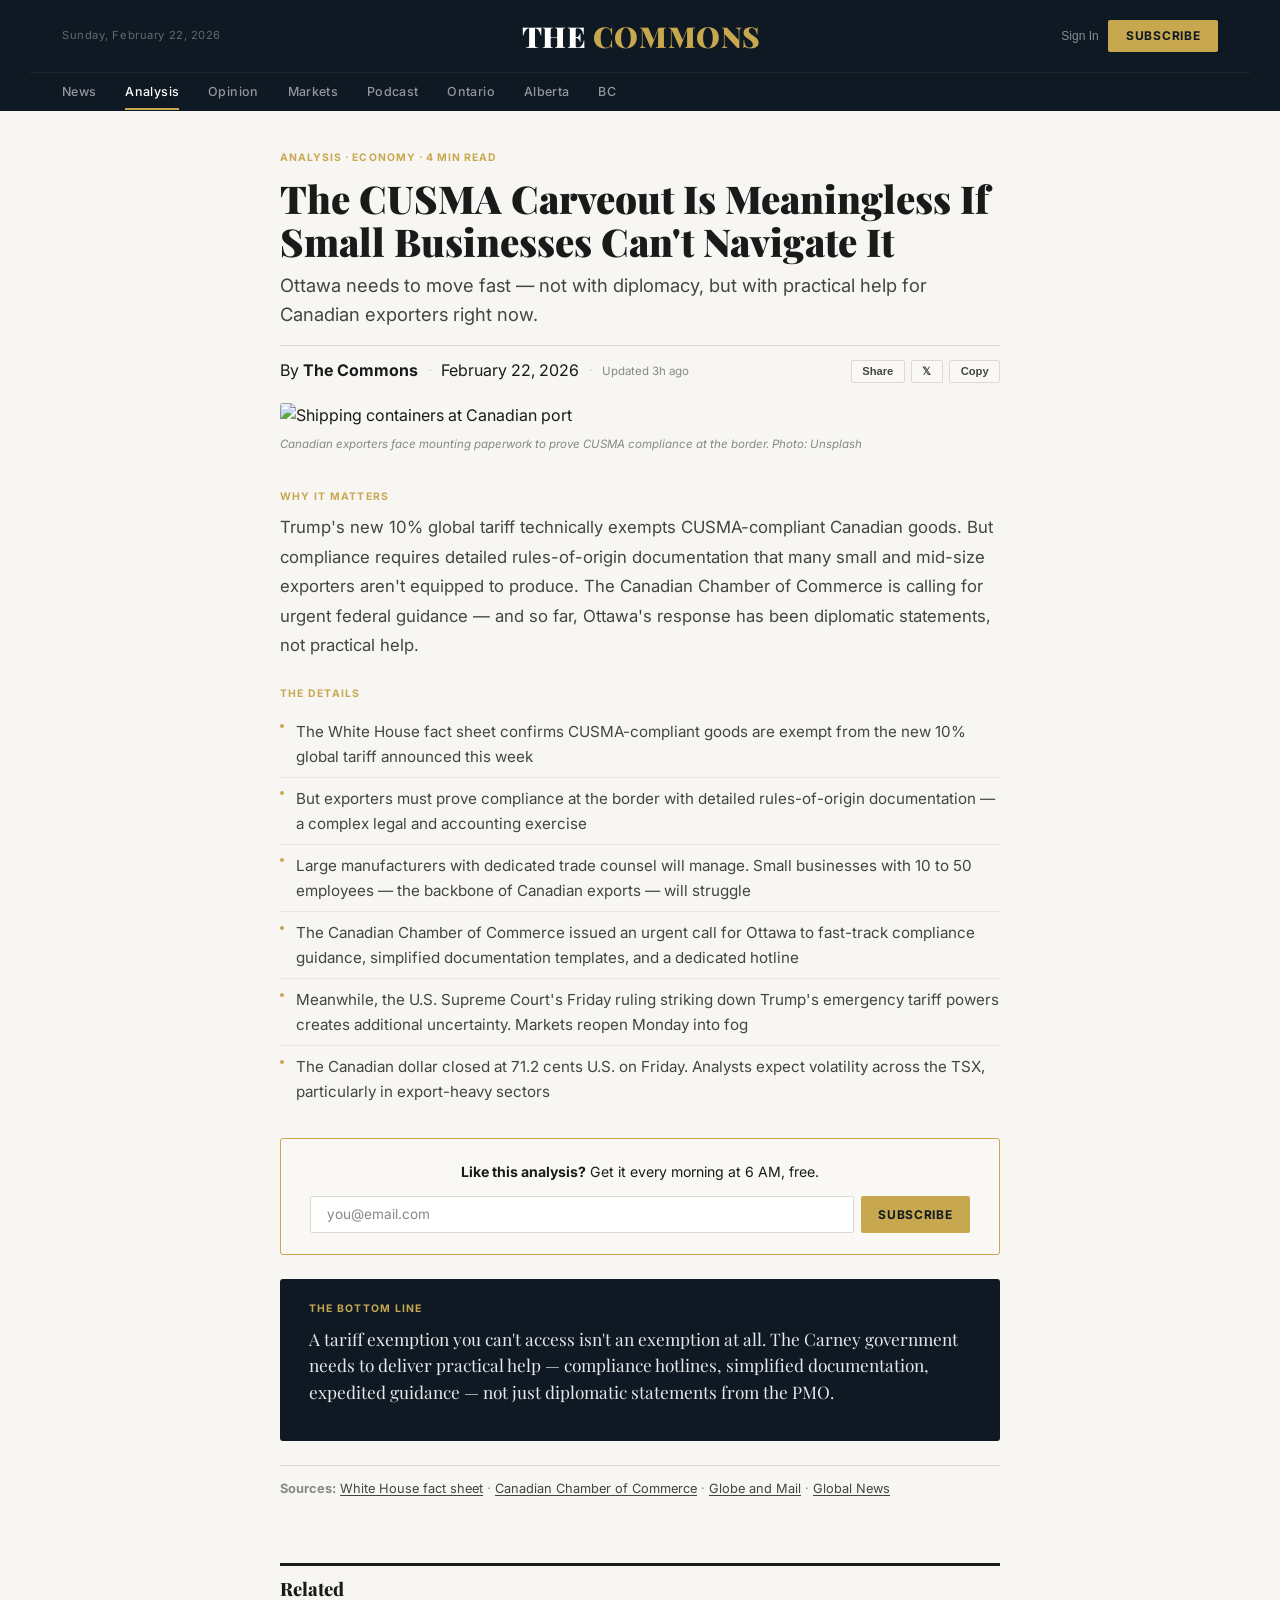
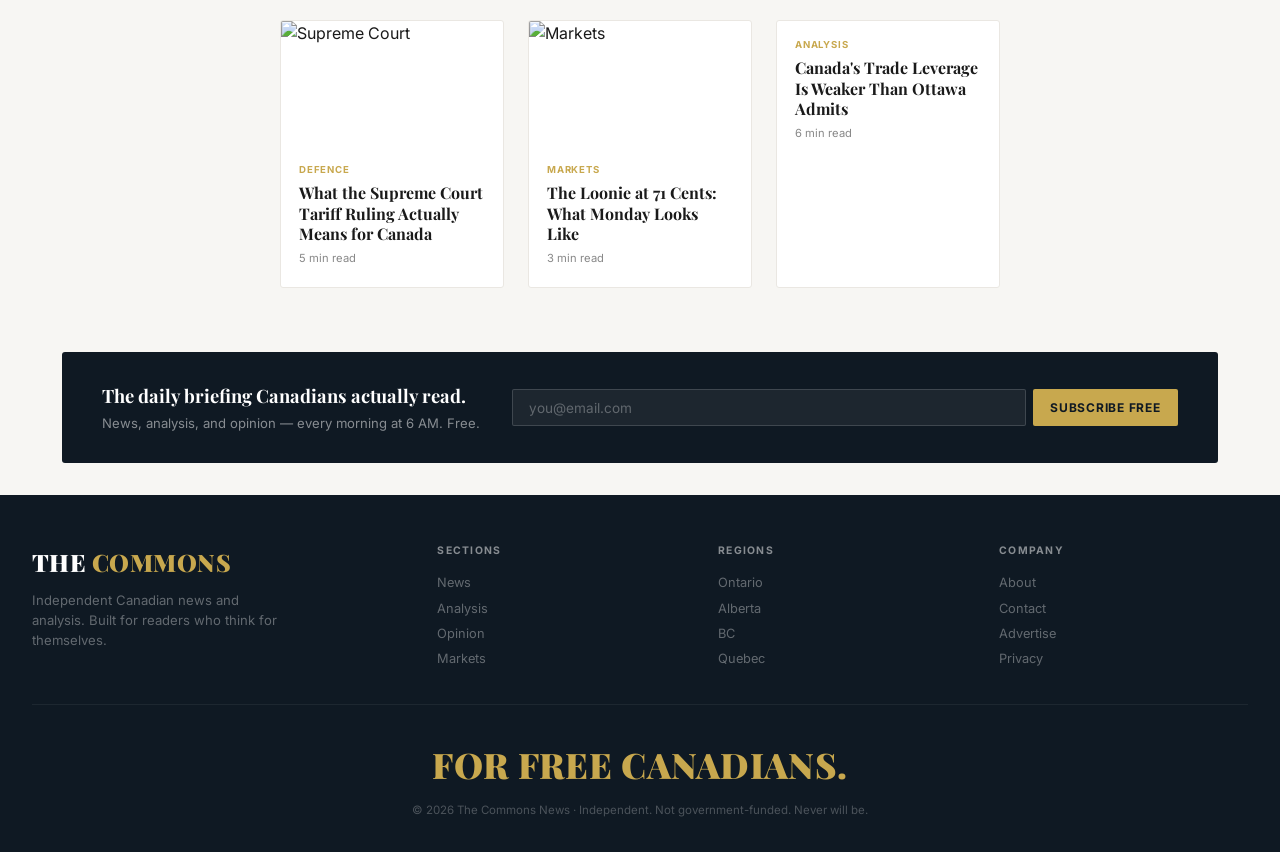
==== commit 32ee4dd8: "v3: 10/10 rebuild - hero grid with overlay, market data bar, inline newsletter, opinion strip, monos" ====
--- a/article.html
+++ b/article.html
@@ -12,17 +12,24 @@
 <body>
 
 <header class="site-header">
-  <div class="header-inner">
-    <a href="index.html" class="site-logo">The <span>Commons</span></a>
-    <button class="nav-toggle" aria-label="Menu"><span></span><span></span><span></span></button>
-    <nav class="main-nav">
-      <a href="index.html">News</a>
-      <a href="article.html">Analysis</a>
-      <a href="#">Opinion</a>
-      <a href="#">Podcast</a>
+  <div class="header-top">
+    <span class="header-date">Sunday, February 22, 2026</span>
+    <a href="index.html" class="site-logo">THE <span>COMMONS</span></a>
+    <div class="header-actions">
+      <button class="btn-login">Sign In</button>
       <a href="subscribe.html" class="btn-subscribe">Subscribe</a>
-    </nav>
+    </div>
   </div>
+  <nav class="header-nav">
+    <a href="index.html">News</a>
+    <a href="article.html" class="active">Analysis</a>
+    <a href="#">Opinion</a>
+    <a href="#">Markets</a>
+    <a href="#">Podcast</a>
+    <a href="#">Ontario</a>
+    <a href="#">Alberta</a>
+    <a href="#">BC</a>
+  </nav>
 </header>
 
 <div class="container">
@@ -31,23 +38,23 @@
     <span class="category-tag">Analysis · Economy · 4 min read</span>
     <h1>The CUSMA Carveout Is Meaningless If Small Businesses Can't Navigate It</h1>
     <p class="subhead">Ottawa needs to move fast — not with diplomacy, but with practical help for Canadian exporters right now.</p>
-    <div class="meta">
+    <div class="meta" style="display:flex;align-items:center;gap:0.6rem;">
       <span>By <strong>The Commons</strong></span>
-      <span class="meta-dot">·</span>
+      <span style="color:var(--border);">·</span>
       <span>February 22, 2026</span>
-      <span class="meta-dot">·</span>
-      <span class="timestamp"><span class="live-dot"></span>Updated 3h ago</span>
+      <span style="color:var(--border);">·</span>
+      <span style="font-size:0.72rem;color:var(--text-muted);">Updated 3h ago</span>
       <div class="share-links">
         <button class="share-btn">Share</button>
-        <button class="share-btn">Tweet</button>
+        <button class="share-btn">𝕏</button>
         <button class="share-btn">Copy</button>
       </div>
     </div>
   </div>
 
   <div class="article-hero-img">
-    <img src="https://images.unsplash.com/photo-1526304640581-d334cdbbf45e?w=900&h=450&fit=crop" alt="Shipping containers at port">
-    <p class="img-caption">Canadian exporters face mounting paperwork to prove CUSMA compliance. Photo: Unsplash</p>
+    <img src="https://images.unsplash.com/photo-1526304640581-d334cdbbf45e?w=900&h=420&fit=crop" alt="Shipping containers at Canadian port">
+    <p class="img-caption">Canadian exporters face mounting paperwork to prove CUSMA compliance at the border. Photo: Unsplash</p>
   </div>
 
   <div class="article-body">
@@ -93,14 +100,11 @@
   </div>
 
   <section class="related-section">
-    <div class="section-header">
-      <h2>Related</h2>
-    </div>
-    <div class="article-grid">
+    <hr class="section-divider">
+    <div class="section-title">Related</div>
+    <div class="article-grid-3">
       <article class="article-card">
-        <div class="card-img">
-          <img src="https://images.unsplash.com/photo-1589829545856-d10d557cf95f?w=600&h=340&fit=crop" alt="Supreme Court" loading="lazy">
-        </div>
+        <div class="card-img"><img src="https://images.unsplash.com/photo-1589829545856-d10d557cf95f?w=600&h=340&fit=crop" alt="Supreme Court" loading="lazy"></div>
         <div class="card-body">
           <span class="category-tag">Defence</span>
           <h3><a href="#">What the Supreme Court Tariff Ruling Actually Means for Canada</a></h3>
@@ -108,9 +112,7 @@
         </div>
       </article>
       <article class="article-card">
-        <div class="card-img">
-          <img src="https://images.unsplash.com/photo-1611974789855-9c2a0a7236a3?w=600&h=340&fit=crop" alt="Markets" loading="lazy">
-        </div>
+        <div class="card-img"><img src="https://images.unsplash.com/photo-1611974789855-9c2a0a7236a3?w=600&h=340&fit=crop" alt="Markets" loading="lazy"></div>
         <div class="card-body">
           <span class="category-tag">Markets</span>
           <h3><a href="#">The Loonie at 71 Cents: What Monday Looks Like</a></h3>
@@ -129,38 +131,47 @@
 
 </div>
 
-<section class="mid-cta">
-  <h2>The daily briefing Canadians actually read.</h2>
-  <p>News, analysis, and opinion — every morning at 6 AM. Free forever.</p>
-  <form class="newsletter-form">
-    <input type="email" placeholder="you@email.com" required>
-    <button type="submit" class="btn-subscribe">Subscribe Free</button>
-  </form>
-</section>
+<!-- NEWSLETTER INLINE -->
+<div class="container">
+  <div class="newsletter-inline" style="margin-bottom:2rem;">
+    <div class="newsletter-inline-text">
+      <h3>The daily briefing Canadians actually read.</h3>
+      <p>News, analysis, and opinion — every morning at 6 AM. Free.</p>
+    </div>
+    <form class="newsletter-form">
+      <input type="email" placeholder="you@email.com" required>
+      <button type="submit" class="btn-subscribe">Subscribe Free</button>
+    </form>
+  </div>
+</div>
 
 <footer class="site-footer">
   <div class="footer-inner">
     <div class="footer-brand">
-      <span class="site-logo">The <span>Commons</span></span>
+      <span class="site-logo">THE <span>COMMONS</span></span>
       <p>Independent Canadian news and analysis. Built for readers who think for themselves.</p>
     </div>
-    <div class="footer-links-col">
+    <div class="footer-col">
       <h4>Sections</h4>
-      <a href="#">News</a><a href="#">Analysis</a><a href="#">Opinion</a><a href="#">Podcast</a>
+      <a href="#">News</a><a href="#">Analysis</a><a href="#">Opinion</a><a href="#">Markets</a>
     </div>
-    <div class="footer-links-col">
+    <div class="footer-col">
+      <h4>Regions</h4>
+      <a href="#">Ontario</a><a href="#">Alberta</a><a href="#">BC</a><a href="#">Quebec</a>
+    </div>
+    <div class="footer-col">
       <h4>Company</h4>
       <a href="#">About</a><a href="#">Contact</a><a href="#">Advertise</a><a href="#">Privacy</a>
     </div>
   </div>
-  <div class="footer-bottom">
-    <p class="footer-tagline">For free Canadians.</p>
+  <div class="footer-statement">
+    <h2>FOR FREE CANADIANS.</h2>
     <p class="footer-copy">© 2026 The Commons News · Independent. Not government-funded. Never will be.</p>
   </div>
 </footer>
 
 <div class="mobile-cta-bar">
-  <a href="subscribe.html" class="btn-subscribe">Subscribe to The Commons — Free</a>
+  <a href="subscribe.html" class="btn-subscribe">Subscribe — Free</a>
 </div>
 
 <script src="script.js"></script>
--- a/styles.css
+++ b/styles.css
@@ -1,44 +1,39 @@
-/* The Commons v2 — Complete Rebuild */
-@import url('https://fonts.googleapis.com/css2?family=Playfair+Display:wght@400;600;700;800;900&family=Inter:wght@400;500;600;700&display=swap');
+/* The Commons v3 — 10/10 Rebuild */
+@import url('https://fonts.googleapis.com/css2?family=Playfair+Display:ital,wght@0,400;0,600;0,700;0,800;0,900;1,400;1,700&family=Inter:wght@400;500;600;700;800&family=JetBrains+Mono:wght@400;500&display=swap');
 
 :root {
   --navy: #0f1923;
-  --navy-mid: #1a2744;
-  --navy-light: #243352;
+  --navy-mid: #182335;
+  --navy-light: #1e2d44;
   --gold: #c8a84e;
   --gold-soft: #d4b86a;
-  --gold-pale: #f0e4c4;
+  --gold-pale: #f5edda;
   --red: #c0392b;
+  --red-soft: #e74c3c;
+  --green: #27ae60;
+  --blue: #2980b9;
   --white: #ffffff;
-  --off-white: #f8f7f4;
-  --cream: #faf9f6;
+  --off-white: #f7f6f3;
+  --cream: #faf8f5;
+  --warm-gray: #f2f0ec;
   --text: #1a1a1a;
-  --text-secondary: #4a4a4a;
-  --text-muted: #8a8a8a;
-  --border: #e2e0dc;
-  --border-light: #eeedea;
-  --radius: 4px;
-  --max-width: 1200px;
+  --text-secondary: #444;
+  --text-muted: #888;
+  --border: #ddd9d3;
+  --border-light: #eae7e2;
+  --radius: 3px;
+  --max-width: 1220px;
   --serif: 'Playfair Display', Georgia, serif;
   --sans: 'Inter', -apple-system, BlinkMacSystemFont, sans-serif;
-  --shadow-sm: 0 1px 3px rgba(0,0,0,0.06);
-  --shadow-md: 0 4px 12px rgba(0,0,0,0.08);
-  --shadow-lg: 0 8px 30px rgba(0,0,0,0.12);
+  --mono: 'JetBrains Mono', monospace;
+  --transition: 0.15s ease;
 }
 
 @media (prefers-color-scheme: dark) {
   :root {
-    --white: #0f1318;
-    --off-white: #0c1016;
-    --cream: #111820;
-    --text: #e2e2e2;
-    --text-secondary: #b0b0b0;
-    --text-muted: #707070;
-    --border: #222c3a;
-    --border-light: #1a2230;
-    --shadow-sm: 0 1px 3px rgba(0,0,0,0.3);
-    --shadow-md: 0 4px 12px rgba(0,0,0,0.4);
-    --shadow-lg: 0 8px 30px rgba(0,0,0,0.5);
+    --white: #0e1318; --off-white: #0b0f14; --cream: #10161e; --warm-gray: #141c26;
+    --text: #e0e0e0; --text-secondary: #aaa; --text-muted: #666;
+    --border: #222c3a; --border-light: #1a2230;
   }
 }
 
@@ -50,27 +45,33 @@
   background: var(--off-white);
   line-height: 1.6;
   -webkit-font-smoothing: antialiased;
-  -moz-osx-font-smoothing: grayscale;
-}
-a { color: inherit; text-decoration: none; transition: color 0.15s; }
+}
+a { color: inherit; text-decoration: none; }
 img { max-width: 100%; display: block; }
 
-/* ===== BREAKING BAR ===== */
+/* ===== BREAKING ===== */
 .breaking-bar {
   background: var(--red);
   color: white;
-  font-size: 0.78rem;
+  font-size: 0.75rem;
   font-weight: 600;
-  text-align: center;
-  padding: 0.45rem 1rem;
-  letter-spacing: 0.03em;
-}
-.breaking-bar span { 
-  font-weight: 800; 
-  text-transform: uppercase; 
-  letter-spacing: 0.08em;
-  margin-right: 0.5rem;
-}
+  padding: 0.5rem 2rem;
+  display: flex;
+  align-items: center;
+  gap: 0.8rem;
+  overflow: hidden;
+}
+.breaking-label {
+  background: rgba(0,0,0,0.25);
+  padding: 0.15rem 0.6rem;
+  border-radius: 2px;
+  font-weight: 800;
+  text-transform: uppercase;
+  letter-spacing: 0.1em;
+  font-size: 0.65rem;
+  flex-shrink: 0;
+}
+.breaking-text { white-space: nowrap; }
 
 /* ===== HEADER ===== */
 .site-header {
@@ -79,747 +80,544 @@
   top: 0;
   z-index: 100;
 }
-
-.header-inner {
+.header-top {
   max-width: var(--max-width);
   margin: 0 auto;
-  padding: 0 2rem;
+  padding: 0.8rem 2rem;
   display: flex;
   align-items: center;
   justify-content: space-between;
-  height: 56px;
-}
-
+  border-bottom: 1px solid rgba(255,255,255,0.06);
+}
+.header-date {
+  font-size: 0.7rem;
+  color: rgba(255,255,255,0.35);
+  letter-spacing: 0.05em;
+}
 .site-logo {
   font-family: var(--serif);
-  font-size: 1.5rem;
-  font-weight: 800;
-  color: var(--white);
-  letter-spacing: 0.04em;
+  font-size: 1.8rem;
+  font-weight: 900;
+  color: white;
+  letter-spacing: 0.02em;
 }
 .site-logo span { color: var(--gold); }
-
-.main-nav { display: flex; gap: 1.8rem; align-items: center; }
-.main-nav a {
-  color: rgba(255,255,255,0.65);
-  font-size: 0.82rem;
-  font-weight: 500;
-  letter-spacing: 0.04em;
-  transition: color 0.15s;
-}
-.main-nav a:hover { color: white; }
+.header-actions { display: flex; gap: 0.6rem; align-items: center; }
 
 .btn-subscribe {
   background: var(--gold);
   color: var(--navy);
-  padding: 0.4rem 1.1rem;
-  border-radius: 3px;
-  font-size: 0.78rem;
+  padding: 0.42rem 1.1rem;
+  border-radius: 2px;
+  font-size: 0.75rem;
   font-weight: 700;
   text-transform: uppercase;
   letter-spacing: 0.06em;
   border: none;
   cursor: pointer;
-  transition: all 0.15s;
+  transition: all var(--transition);
   display: inline-block;
   text-align: center;
+  font-family: var(--sans);
 }
 .btn-subscribe:hover { background: var(--gold-soft); transform: translateY(-1px); }
 
-.btn-subscribe-outline {
-  background: transparent;
-  color: var(--gold);
-  border: 1.5px solid var(--gold);
-  padding: 0.4rem 1.1rem;
-  border-radius: 3px;
-  font-size: 0.78rem;
-  font-weight: 700;
-  text-transform: uppercase;
-  letter-spacing: 0.06em;
+.btn-login {
+  color: rgba(255,255,255,0.5);
+  font-size: 0.75rem;
+  font-weight: 500;
   cursor: pointer;
-  transition: all 0.15s;
-}
-.btn-subscribe-outline:hover { background: var(--gold); color: var(--navy); }
-
-.nav-toggle { display: none; background: none; border: none; cursor: pointer; padding: 0.5rem; }
-.nav-toggle span { display: block; width: 20px; height: 2px; background: white; margin: 4px 0; }
-
-@media (max-width: 768px) {
-  .nav-toggle { display: block; }
-  .main-nav {
-    display: none;
-    position: absolute;
-    top: 56px; left: 0; right: 0;
-    background: var(--navy);
-    flex-direction: column;
-    padding: 1.2rem 2rem;
-    gap: 0.8rem;
-    border-top: 1px solid rgba(255,255,255,0.1);
-  }
-  .main-nav.open { display: flex; }
-  .header-inner { padding: 0 1rem; }
-}
-
-/* ===== NEWSLETTER HERO ===== */
-.newsletter-hero {
-  background: linear-gradient(135deg, var(--navy) 0%, var(--navy-mid) 100%);
-  padding: 2.8rem 2rem 3rem;
-  text-align: center;
-  position: relative;
-  overflow: hidden;
-}
-.newsletter-hero::before {
-  content: '';
-  position: absolute;
-  top: -50%; left: -50%;
-  width: 200%; height: 200%;
-  background: radial-gradient(circle at 30% 50%, rgba(200,168,78,0.06) 0%, transparent 50%);
-}
-
-.newsletter-hero h2 {
-  font-family: var(--serif);
-  color: white;
-  font-size: 1.8rem;
-  font-weight: 700;
-  margin-bottom: 0.4rem;
-  position: relative;
-}
-
-.newsletter-hero .hero-sub {
-  color: rgba(255,255,255,0.55);
-  font-size: 0.92rem;
-  margin-bottom: 1.4rem;
-  position: relative;
-}
-.newsletter-hero .hero-sub strong { color: var(--gold-soft); font-weight: 600; }
-
-.newsletter-form {
-  display: flex;
-  gap: 0.5rem;
-  max-width: 440px;
-  margin: 0 auto 0.8rem;
-  position: relative;
-}
-.newsletter-form input[type="email"] {
-  flex: 1;
-  padding: 0.65rem 1rem;
-  border: 1.5px solid rgba(255,255,255,0.15);
-  border-radius: 3px;
-  background: rgba(255,255,255,0.07);
-  color: white;
-  font-family: var(--sans);
-  font-size: 0.9rem;
-  outline: none;
-  transition: border-color 0.2s;
-}
-.newsletter-form input::placeholder { color: rgba(255,255,255,0.35); }
-.newsletter-form input:focus { border-color: var(--gold); }
-
-.hero-proof {
-  color: rgba(255,255,255,0.4);
-  font-size: 0.78rem;
-  position: relative;
-}
-
-/* ===== CONTAINER ===== */
-.container {
+  background: none;
+  border: none;
+  transition: color var(--transition);
+}
+.btn-login:hover { color: white; }
+
+.header-nav {
   max-width: var(--max-width);
   margin: 0 auto;
   padding: 0 2rem;
-}
+  display: flex;
+  align-items: center;
+  gap: 1.8rem;
+  height: 38px;
+}
+.header-nav a {
+  color: rgba(255,255,255,0.55);
+  font-size: 0.78rem;
+  font-weight: 500;
+  letter-spacing: 0.03em;
+  transition: color var(--transition);
+  position: relative;
+}
+.header-nav a:hover, .header-nav a.active { color: white; }
+.header-nav a.active::after {
+  content: '';
+  position: absolute;
+  bottom: -8px; left: 0; right: 0;
+  height: 2px;
+  background: var(--gold);
+}
+
+.nav-toggle { display: none; background: none; border: none; cursor: pointer; padding: 0.5rem; }
+.nav-toggle span { display: block; width: 18px; height: 1.5px; background: white; margin: 4px 0; }
+
+@media (max-width: 768px) {
+  .header-top { padding: 0.6rem 1rem; }
+  .header-date { display: none; }
+  .site-logo { font-size: 1.4rem; }
+  .header-nav { display: none; }
+  .nav-toggle { display: block; }
+}
+
+/* ===== CONTAINER ===== */
+.container { max-width: var(--max-width); margin: 0 auto; padding: 0 2rem; }
 @media (max-width: 768px) { .container { padding: 0 1rem; } }
 
-/* ===== SECTION LABEL ===== */
-.section-header {
+/* ===== SECTION DIVIDER ===== */
+.section-divider {
+  border: none;
+  border-top: 3px solid var(--text);
+  margin: 0;
+}
+.section-title {
+  font-family: var(--serif);
+  font-size: 1.15rem;
+  font-weight: 800;
+  padding: 0.5rem 0 1rem;
   display: flex;
   align-items: center;
-  gap: 0.8rem;
-  margin-bottom: 1.2rem;
-}
-.section-header h2 {
+  justify-content: space-between;
+}
+.section-title .see-all {
   font-family: var(--sans);
   font-size: 0.72rem;
-  font-weight: 700;
+  font-weight: 600;
+  color: var(--gold);
+  text-transform: uppercase;
+  letter-spacing: 0.08em;
+}
+
+/* ===== HERO SECTION ===== */
+.hero-section {
+  padding: 1.5rem 0;
+}
+.hero-grid {
+  display: grid;
+  grid-template-columns: 1.4fr 1fr;
+  gap: 0;
+  border: 1px solid var(--border);
+  background: var(--white);
+  border-radius: var(--radius);
+  overflow: hidden;
+}
+.hero-main {
+  position: relative;
+}
+.hero-main img {
+  width: 100%; height: 100%;
+  object-fit: cover;
+  min-height: 400px;
+}
+.hero-overlay {
+  position: absolute;
+  bottom: 0; left: 0; right: 0;
+  background: linear-gradient(transparent, rgba(0,0,0,0.85));
+  padding: 2rem 2rem 1.8rem;
+  color: white;
+}
+.hero-overlay .category-tag {
+  font-size: 0.65rem;
+  font-weight: 800;
   text-transform: uppercase;
   letter-spacing: 0.12em;
-  color: var(--text-muted);
-}
-.section-header::after {
-  content: '';
-  flex: 1;
-  height: 1px;
-  background: var(--border);
-}
-.section-header .accent {
   color: var(--gold);
-}
-
-/* ===== TIMESTAMP ===== */
-.timestamp {
-  font-size: 0.72rem;
-  color: var(--text-muted);
-  font-weight: 500;
-}
-.timestamp .live-dot {
-  display: inline-block;
-  width: 6px; height: 6px;
-  background: var(--red);
-  border-radius: 50%;
-  margin-right: 0.3rem;
-  animation: pulse 2s infinite;
-}
-@keyframes pulse {
-  0%, 100% { opacity: 1; }
-  50% { opacity: 0.4; }
-}
-
-/* ===== TOP STORY ===== */
-.top-story {
-  padding: 2rem 0;
-}
-
-.top-story-card {
-  display: grid;
-  grid-template-columns: 1.3fr 1fr;
-  gap: 2.5rem;
-  align-items: start;
-}
-
-.top-story-img {
-  width: 100%;
-  aspect-ratio: 16/10;
-  border-radius: var(--radius);
-  overflow: hidden;
-  position: relative;
-}
-.top-story-img img {
-  width: 100%; height: 100%;
-  object-fit: cover;
-}
-
-.top-story-content .category-tag {
-  font-size: 0.68rem;
-  font-weight: 700;
-  text-transform: uppercase;
-  letter-spacing: 0.1em;
-  color: var(--red);
-  margin-bottom: 0.6rem;
-  display: inline-block;
-}
-
-.top-story-content h1 {
+  margin-bottom: 0.5rem;
+  display: block;
+}
+.hero-overlay h1 {
   font-family: var(--serif);
-  font-size: 2.1rem;
+  font-size: 1.9rem;
   font-weight: 800;
   line-height: 1.15;
-  margin-bottom: 0.7rem;
-  color: var(--text);
-}
-.top-story-content h1 a { color: inherit; }
-.top-story-content h1 a:hover { color: var(--navy-mid); }
-
-.top-story-content .summary {
-  color: var(--text-secondary);
-  font-size: 1rem;
-  line-height: 1.65;
-  margin-bottom: 1rem;
-}
-
-.meta {
-  font-size: 0.78rem;
-  color: var(--text-muted);
+  margin-bottom: 0.5rem;
+}
+.hero-overlay p {
+  font-size: 0.88rem;
+  color: rgba(255,255,255,0.7);
+  line-height: 1.5;
+  margin-bottom: 0.5rem;
+}
+.hero-overlay .meta { color: rgba(255,255,255,0.45); font-size: 0.72rem; }
+.hero-overlay .live-dot {
+  display: inline-block; width: 6px; height: 6px;
+  background: var(--red); border-radius: 50%;
+  margin-right: 0.3rem; animation: pulse 2s infinite;
+}
+@keyframes pulse { 0%,100%{opacity:1;} 50%{opacity:0.3;} }
+
+.hero-sidebar {
+  display: flex;
+  flex-direction: column;
+}
+.hero-sidebar-item {
+  flex: 1;
+  padding: 1.2rem 1.5rem;
+  border-bottom: 1px solid var(--border-light);
+  display: flex;
+  gap: 1rem;
+  align-items: flex-start;
+  transition: background var(--transition);
+}
+.hero-sidebar-item:last-child { border-bottom: none; }
+.hero-sidebar-item:hover { background: var(--warm-gray); }
+.hero-sidebar-item .sidebar-num {
+  font-family: var(--mono);
+  font-size: 0.82rem;
+  font-weight: 500;
+  color: var(--gold);
+  min-width: 20px;
+  padding-top: 0.1rem;
+}
+.hero-sidebar-item h3 {
+  font-family: var(--serif);
+  font-size: 0.92rem;
+  font-weight: 700;
+  line-height: 1.3;
+  margin-bottom: 0.2rem;
+}
+.hero-sidebar-item h3 a { color: var(--text); }
+.hero-sidebar-item h3 a:hover { color: var(--gold); }
+.hero-sidebar-item .meta { font-size: 0.7rem; }
+
+@media (max-width: 900px) {
+  .hero-grid { grid-template-columns: 1fr; }
+  .hero-main img { min-height: 250px; }
+}
+
+/* ===== NEWSLETTER INLINE ===== */
+.newsletter-inline {
+  background: var(--navy);
+  border-radius: var(--radius);
+  padding: 1.8rem 2.5rem;
   display: flex;
   align-items: center;
-  gap: 0.5rem;
-}
-.meta-dot { color: var(--border); }
+  gap: 2rem;
+  margin: 1.5rem 0;
+}
+.newsletter-inline-text h3 {
+  font-family: var(--serif);
+  color: white;
+  font-size: 1.15rem;
+  font-weight: 700;
+  margin-bottom: 0.2rem;
+}
+.newsletter-inline-text p {
+  color: rgba(255,255,255,0.5);
+  font-size: 0.82rem;
+}
+.newsletter-inline .newsletter-form { flex: 1; margin: 0; }
+.newsletter-form {
+  display: flex;
+  gap: 0.4rem;
+}
+.newsletter-form input[type="email"] {
+  flex: 1;
+  padding: 0.6rem 1rem;
+  border: 1.5px solid rgba(255,255,255,0.15);
+  border-radius: 2px;
+  background: rgba(255,255,255,0.06);
+  color: white;
+  font-family: var(--sans);
+  font-size: 0.85rem;
+  outline: none;
+  transition: border-color var(--transition);
+}
+.newsletter-form input::placeholder { color: rgba(255,255,255,0.3); }
+.newsletter-form input:focus { border-color: var(--gold); }
 
 @media (max-width: 768px) {
-  .top-story-card { grid-template-columns: 1fr; gap: 1.2rem; }
-  .top-story-content h1 { font-size: 1.6rem; }
+  .newsletter-inline { flex-direction: column; padding: 1.5rem; gap: 1rem; text-align: center; }
 }
 
 /* ===== BRIEFING ===== */
-.briefing { padding: 0 0 2rem; }
-
+.briefing-section { padding: 0 0 1rem; }
 .briefing-list { list-style: none; }
-
 .briefing-item {
-  display: flex;
+  display: grid;
+  grid-template-columns: 32px 1fr;
   gap: 1rem;
-  padding: 1rem 0;
+  padding: 0.9rem 0;
   border-bottom: 1px solid var(--border-light);
-  align-items: flex-start;
+  align-items: start;
 }
 .briefing-item:last-child { border-bottom: none; }
-
-.briefing-number {
-  font-family: var(--serif);
-  font-size: 1.4rem;
-  font-weight: 800;
+.briefing-num {
+  font-family: var(--mono);
+  font-size: 1.1rem;
+  font-weight: 500;
   color: var(--gold);
-  min-width: 28px;
-  line-height: 1.2;
-}
-
+  line-height: 1.3;
+}
 .briefing-item h3 {
   font-family: var(--serif);
-  font-size: 1rem;
+  font-size: 1.02rem;
   font-weight: 700;
   line-height: 1.35;
-  margin-bottom: 0.25rem;
-}
-.briefing-item h3 a { color: var(--text); }
+  margin-bottom: 0.15rem;
+}
+.briefing-item h3 a { color: var(--text); transition: color var(--transition); }
 .briefing-item h3 a:hover { color: var(--gold); }
-
 .briefing-take {
-  font-size: 0.85rem;
+  font-size: 0.84rem;
   color: var(--text-secondary);
   line-height: 1.5;
 }
 
 /* ===== CONTENT GRID ===== */
-.content-section { padding: 2rem 0; }
-
-.article-grid {
+.content-section { padding: 0 0 1.5rem; }
+
+.article-grid-3 {
   display: grid;
   grid-template-columns: repeat(3, 1fr);
   gap: 1.5rem;
 }
-@media (max-width: 900px) { .article-grid { grid-template-columns: repeat(2, 1fr); } }
-@media (max-width: 600px) { .article-grid { grid-template-columns: 1fr; } }
+.article-grid-4 {
+  display: grid;
+  grid-template-columns: repeat(4, 1fr);
+  gap: 1.2rem;
+}
+@media (max-width: 900px) { .article-grid-3, .article-grid-4 { grid-template-columns: repeat(2, 1fr); } }
+@media (max-width: 600px) { .article-grid-3, .article-grid-4 { grid-template-columns: 1fr; } }
 
 .article-card {
   background: var(--white);
   border-radius: var(--radius);
   overflow: hidden;
-  box-shadow: var(--shadow-sm);
-  transition: box-shadow 0.2s, transform 0.2s;
+  transition: all var(--transition);
   border: 1px solid var(--border-light);
 }
-.article-card:hover { box-shadow: var(--shadow-md); transform: translateY(-2px); }
-
-.card-img {
-  width: 100%;
-  aspect-ratio: 16/9;
-  overflow: hidden;
-}
-.card-img img {
-  width: 100%; height: 100%;
-  object-fit: cover;
-  transition: transform 0.3s;
-}
-.article-card:hover .card-img img { transform: scale(1.03); }
-
-.card-body { padding: 1.1rem 1.2rem; }
-
+.article-card:hover { box-shadow: 0 6px 20px rgba(0,0,0,0.08); transform: translateY(-2px); }
+.card-img { width: 100%; aspect-ratio: 16/9; overflow: hidden; position: relative; }
+.card-img img { width: 100%; height: 100%; object-fit: cover; transition: transform 0.4s; }
+.article-card:hover .card-img img { transform: scale(1.04); }
+.card-body { padding: 1rem 1.1rem 1.2rem; }
 .card-body .category-tag {
-  font-size: 0.62rem;
-  font-weight: 700;
-  text-transform: uppercase;
-  letter-spacing: 0.1em;
-  color: var(--gold);
-  margin-bottom: 0.4rem;
-  display: block;
-}
-
-.card-body h3 {
-  font-family: var(--serif);
-  font-size: 1.05rem;
-  font-weight: 700;
-  line-height: 1.3;
-  margin-bottom: 0.4rem;
-}
+  font-size: 0.6rem; font-weight: 700; text-transform: uppercase;
+  letter-spacing: 0.1em; color: var(--gold); margin-bottom: 0.35rem; display: block;
+}
+.card-body h3 { font-family: var(--serif); font-size: 1rem; font-weight: 700; line-height: 1.3; margin-bottom: 0.3rem; }
 .card-body h3 a { color: var(--text); }
 .card-body h3 a:hover { color: var(--gold); }
-
-.card-body .summary {
-  font-size: 0.82rem;
-  color: var(--text-secondary);
-  line-height: 1.5;
-  margin-bottom: 0.6rem;
-}
-
-/* ===== TWO-COL LAYOUT ===== */
-.two-col {
+.card-body .summary { font-size: 0.8rem; color: var(--text-secondary); line-height: 1.5; margin-bottom: 0.4rem; }
+.card-body .meta { font-size: 0.7rem; color: var(--text-muted); }
+
+/* ===== OPINION STRIP ===== */
+.opinion-strip {
+  background: var(--warm-gray);
+  border-top: 3px solid var(--text);
+  border-bottom: 1px solid var(--border);
+  padding: 1.5rem 0;
+  margin: 0 0 1.5rem;
+}
+.opinion-grid {
   display: grid;
-  grid-template-columns: 2fr 1fr;
-  gap: 2.5rem;
-  padding: 2rem 0;
-}
-.two-col-sidebar {
-  border-left: 1px solid var(--border);
-  padding-left: 2rem;
-}
-
-.sidebar-item {
-  padding: 1rem 0;
-  border-bottom: 1px solid var(--border-light);
-}
-.sidebar-item:first-child { padding-top: 0; }
-.sidebar-item h3 {
-  font-family: var(--serif);
-  font-size: 0.95rem;
-  font-weight: 700;
-  line-height: 1.3;
-  margin-bottom: 0.2rem;
-}
-.sidebar-item h3 a { color: var(--text); }
-.sidebar-item h3 a:hover { color: var(--gold); }
-.sidebar-item .category-tag {
-  font-size: 0.6rem;
-  font-weight: 700;
-  text-transform: uppercase;
-  letter-spacing: 0.1em;
-  color: var(--gold);
-  margin-bottom: 0.3rem;
-  display: block;
-}
-
+  grid-template-columns: repeat(3, 1fr);
+  gap: 1.5rem;
+}
+@media (max-width: 768px) { .opinion-grid { grid-template-columns: 1fr; } }
+.opinion-item { padding-left: 1rem; border-left: 3px solid var(--gold); }
+.opinion-item .category-tag {
+  font-size: 0.6rem; font-weight: 700; text-transform: uppercase;
+  letter-spacing: 0.1em; color: var(--text-muted); margin-bottom: 0.3rem; display: block;
+}
+.opinion-item h3 {
+  font-family: var(--serif); font-size: 1rem; font-weight: 700;
+  line-height: 1.3; font-style: italic; margin-bottom: 0.2rem;
+}
+.opinion-item h3 a { color: var(--text); }
+.opinion-item h3 a:hover { color: var(--gold); }
+.opinion-item .meta { font-size: 0.7rem; color: var(--text-muted); }
+
+/* ===== AUDIO STRIP ===== */
+.audio-strip {
+  background: var(--navy);
+  border-radius: var(--radius);
+  padding: 1rem 1.5rem;
+  display: flex;
+  align-items: center;
+  gap: 1.2rem;
+  margin-bottom: 1.5rem;
+}
+.audio-strip .audio-icon { font-size: 1.6rem; }
+.audio-strip .audio-info h3 { color: white; font-size: 0.9rem; font-weight: 700; }
+.audio-strip .audio-info p { color: rgba(255,255,255,0.4); font-size: 0.72rem; }
+.audio-strip audio { flex: 1; min-width: 150px; }
 @media (max-width: 768px) {
-  .two-col { grid-template-columns: 1fr; }
-  .two-col-sidebar { border-left: none; padding-left: 0; border-top: 1px solid var(--border); padding-top: 1.5rem; }
-}
-
-/* ===== MID CTA ===== */
-.mid-cta {
-  background: var(--cream);
-  border-top: 1px solid var(--border);
-  border-bottom: 1px solid var(--border);
-  padding: 2.5rem 2rem;
-  text-align: center;
-}
-.mid-cta h2 {
-  font-family: var(--serif);
-  font-size: 1.4rem;
-  font-weight: 700;
-  margin-bottom: 0.4rem;
-}
-.mid-cta p {
-  color: var(--text-secondary);
-  font-size: 0.9rem;
-  margin-bottom: 1.2rem;
-}
-.mid-cta .newsletter-form input[type="email"] {
+  .audio-strip { flex-direction: column; align-items: stretch; }
+}
+
+/* ===== DATA BAR ===== */
+.data-bar {
   background: var(--white);
-  border-color: var(--border);
-  color: var(--text);
-}
-.mid-cta .newsletter-form input::placeholder { color: var(--text-muted); }
-
-/* ===== AUDIO ===== */
-.audio-section { padding: 2rem 0; }
-
-.audio-player-wrap {
-  background: linear-gradient(135deg, var(--navy) 0%, var(--navy-mid) 100%);
-  border-radius: 6px;
-  padding: 1.5rem 2rem;
-  display: flex;
-  align-items: center;
-  gap: 2rem;
-  box-shadow: var(--shadow-md);
-}
-.audio-icon { font-size: 2rem; }
-.audio-info h3 {
-  color: white;
-  font-family: var(--serif);
-  font-size: 1.05rem;
-  font-weight: 700;
-}
-.audio-info p { color: rgba(255,255,255,0.5); font-size: 0.8rem; margin-top: 0.15rem; }
-.audio-player-wrap audio { flex: 1; min-width: 180px; }
-
-@media (max-width: 768px) {
-  .audio-player-wrap { flex-direction: column; align-items: stretch; gap: 1rem; padding: 1.2rem; }
-}
+  border: 1px solid var(--border);
+  border-radius: var(--radius);
+  padding: 1rem 2rem;
+  display: flex;
+  justify-content: space-around;
+  gap: 1.5rem;
+  margin-bottom: 1.5rem;
+}
+.data-item { text-align: center; }
+.data-item .data-label {
+  font-size: 0.6rem; font-weight: 700; text-transform: uppercase;
+  letter-spacing: 0.1em; color: var(--text-muted); margin-bottom: 0.2rem;
+}
+.data-item .data-value { font-family: var(--mono); font-size: 1.1rem; font-weight: 500; }
+.data-item .data-change { font-size: 0.72rem; }
+.data-up { color: var(--green); }
+.data-down { color: var(--red); }
+@media (max-width: 600px) { .data-bar { flex-wrap: wrap; padding: 0.8rem 1rem; } .data-item { flex: 1; min-width: 80px; } }
 
 /* ===== FOOTER ===== */
 .site-footer {
   background: var(--navy);
-  padding: 3rem 2rem;
+  padding: 3rem 2rem 0;
 }
 .footer-inner {
   max-width: var(--max-width);
   margin: 0 auto;
   display: grid;
-  grid-template-columns: 1fr 1fr 1fr;
+  grid-template-columns: 1.5fr 1fr 1fr 1fr;
   gap: 2rem;
-}
-.footer-brand .site-logo { font-size: 1.3rem; margin-bottom: 0.6rem; display: block; }
-.footer-brand p { color: rgba(255,255,255,0.4); font-size: 0.82rem; line-height: 1.5; }
-
-.footer-links-col h4 {
-  color: rgba(255,255,255,0.6);
-  font-size: 0.7rem;
-  text-transform: uppercase;
-  letter-spacing: 0.1em;
-  margin-bottom: 0.8rem;
-}
-.footer-links-col a {
-  display: block;
-  color: rgba(255,255,255,0.4);
-  font-size: 0.82rem;
-  padding: 0.2rem 0;
-}
-.footer-links-col a:hover { color: var(--gold); }
-
-.footer-bottom {
+  padding-bottom: 2rem;
+}
+.footer-brand .site-logo { font-size: 1.5rem; margin-bottom: 0.6rem; display: block; }
+.footer-brand p { color: rgba(255,255,255,0.35); font-size: 0.82rem; line-height: 1.5; max-width: 260px; }
+.footer-col h4 {
+  color: rgba(255,255,255,0.5); font-size: 0.65rem; text-transform: uppercase;
+  letter-spacing: 0.12em; font-weight: 700; margin-bottom: 0.7rem;
+}
+.footer-col a { display: block; color: rgba(255,255,255,0.35); font-size: 0.8rem; padding: 0.15rem 0; transition: color var(--transition); }
+.footer-col a:hover { color: var(--gold); }
+.footer-statement {
   max-width: var(--max-width);
-  margin: 2rem auto 0;
-  padding-top: 1.5rem;
-  border-top: 1px solid rgba(255,255,255,0.08);
+  margin: 0 auto;
+  padding: 2rem 0;
+  border-top: 1px solid rgba(255,255,255,0.06);
   text-align: center;
 }
-.footer-tagline {
+.footer-statement h2 {
   font-family: var(--serif);
-  font-size: 1.4rem;
-  font-weight: 800;
+  font-size: 2.2rem;
+  font-weight: 900;
   color: var(--gold);
   letter-spacing: 0.02em;
   margin-bottom: 0.5rem;
 }
-.footer-copy {
-  color: rgba(255,255,255,0.3);
-  font-size: 0.75rem;
-}
+.footer-copy { color: rgba(255,255,255,0.25); font-size: 0.72rem; }
 
 @media (max-width: 768px) {
-  .footer-inner { grid-template-columns: 1fr; gap: 1.5rem; }
+  .footer-inner { grid-template-columns: 1fr 1fr; }
+  .footer-statement h2 { font-size: 1.6rem; }
 }
 
 /* ===== ARTICLE PAGE ===== */
-.article-header {
-  padding: 2.5rem 0 1.5rem;
-  max-width: 720px;
-  margin: 0 auto;
-}
+.article-header { padding: 2rem 0 1.2rem; max-width: 720px; margin: 0 auto; }
 .article-header .category-tag {
-  font-size: 0.68rem;
-  font-weight: 700;
-  text-transform: uppercase;
-  letter-spacing: 0.1em;
-  color: var(--gold);
-  margin-bottom: 0.8rem;
-  display: inline-block;
-}
-.article-header h1 {
-  font-family: var(--serif);
-  font-size: 2.4rem;
-  font-weight: 800;
-  line-height: 1.15;
-  margin-bottom: 0.6rem;
-}
-.article-header .subhead {
-  font-size: 1.15rem;
-  color: var(--text-secondary);
-  line-height: 1.5;
-  margin-bottom: 1.2rem;
-}
-.article-header .meta {
-  padding-top: 1rem;
-  border-top: 1px solid var(--border);
-}
-.share-links { display: flex; gap: 0.5rem; margin-left: auto; }
+  font-size: 0.65rem; font-weight: 700; text-transform: uppercase;
+  letter-spacing: 0.1em; color: var(--gold); margin-bottom: 0.7rem; display: inline-block;
+}
+.article-header h1 { font-family: var(--serif); font-size: 2.4rem; font-weight: 900; line-height: 1.12; margin-bottom: 0.5rem; }
+.article-header .subhead { font-size: 1.15rem; color: var(--text-secondary); line-height: 1.55; margin-bottom: 1rem; }
+.article-header .meta { padding-top: 0.8rem; border-top: 1px solid var(--border); }
+.share-links { display: flex; gap: 0.4rem; margin-left: auto; }
 .share-btn {
-  background: var(--cream);
-  border: 1px solid var(--border);
-  border-radius: 3px;
-  padding: 0.3rem 0.7rem;
-  font-size: 0.72rem;
-  font-weight: 600;
-  cursor: pointer;
-  color: var(--text-secondary);
-  transition: all 0.15s;
+  background: var(--cream); border: 1px solid var(--border); border-radius: 2px;
+  padding: 0.25rem 0.65rem; font-size: 0.7rem; font-weight: 600; cursor: pointer;
+  color: var(--text-secondary); transition: all var(--transition);
 }
 .share-btn:hover { background: var(--gold); color: var(--navy); border-color: var(--gold); }
 
-.article-hero-img {
-  max-width: 720px;
-  margin: 0 auto 2rem;
-  border-radius: var(--radius);
-  overflow: hidden;
-}
+.article-hero-img { max-width: 720px; margin: 0 auto 1.8rem; border-radius: var(--radius); overflow: hidden; }
 .article-hero-img img { width: 100%; }
-.article-hero-img .img-caption {
-  font-size: 0.75rem;
-  color: var(--text-muted);
-  padding: 0.5rem 0;
-  font-style: italic;
-}
-
-.article-body {
-  max-width: 720px;
-  margin: 0 auto;
-  padding-bottom: 3rem;
-}
-
-.article-section { margin-bottom: 1.8rem; }
-
+.article-hero-img .img-caption { font-size: 0.72rem; color: var(--text-muted); padding: 0.4rem 0; font-style: italic; }
+
+.article-body { max-width: 720px; margin: 0 auto; padding-bottom: 2.5rem; }
+.article-section { margin-bottom: 1.6rem; }
 .article-section-label {
-  font-family: var(--sans);
-  font-size: 0.68rem;
-  font-weight: 700;
-  text-transform: uppercase;
-  letter-spacing: 0.12em;
-  color: var(--gold);
-  margin-bottom: 0.6rem;
-}
-
-.article-body p {
-  font-size: 1.05rem;
-  line-height: 1.75;
-  margin-bottom: 1rem;
-  color: var(--text-secondary);
-}
-
-.article-body ul { list-style: none; margin-bottom: 1.5rem; }
+  font-family: var(--sans); font-size: 0.65rem; font-weight: 700;
+  text-transform: uppercase; letter-spacing: 0.12em; color: var(--gold); margin-bottom: 0.5rem;
+}
+.article-body p { font-size: 1.05rem; line-height: 1.75; margin-bottom: 0.8rem; color: var(--text-secondary); }
+.article-body ul { list-style: none; margin-bottom: 1.2rem; }
 .article-body ul li {
-  padding: 0.6rem 0 0.6rem 1.2rem;
-  position: relative;
-  font-size: 0.98rem;
-  line-height: 1.65;
-  border-bottom: 1px solid var(--border-light);
-  color: var(--text-secondary);
+  padding: 0.5rem 0 0.5rem 1rem; position: relative; font-size: 0.95rem;
+  line-height: 1.65; border-bottom: 1px solid var(--border-light); color: var(--text-secondary);
 }
 .article-body ul li:last-child { border-bottom: none; }
 .article-body ul li::before {
-  content: '';
-  position: absolute;
-  left: 0; top: 1rem;
-  width: 5px; height: 5px;
-  background: var(--gold);
-  border-radius: 50%;
+  content: ''; position: absolute; left: 0; top: 0.85rem;
+  width: 4px; height: 4px; background: var(--gold); border-radius: 50%;
 }
 
 .bottom-line {
-  background: var(--navy);
-  padding: 1.5rem 2rem;
-  border-radius: 6px;
-  margin: 2rem 0;
-  box-shadow: var(--shadow-md);
+  background: var(--navy); padding: 1.4rem 1.8rem; border-radius: var(--radius); margin: 1.5rem 0;
 }
 .bottom-line .article-section-label { color: var(--gold); }
-.bottom-line p {
-  color: rgba(255,255,255,0.9);
-  font-family: var(--serif);
-  font-size: 1.1rem;
-  line-height: 1.55;
-}
-
-.sources {
-  font-size: 0.82rem;
-  color: var(--text-muted);
-  padding-top: 1rem;
-  border-top: 1px solid var(--border);
-}
+.bottom-line p { color: rgba(255,255,255,0.9); font-family: var(--serif); font-size: 1.08rem; line-height: 1.55; }
+
+.inline-cta {
+  background: var(--cream); border: 1.5px solid var(--gold); border-radius: var(--radius);
+  padding: 1.3rem 1.8rem; text-align: center; margin: 1.5rem 0;
+}
+.inline-cta p { font-size: 0.88rem; margin-bottom: 0.7rem; color: var(--text); }
+.inline-cta .newsletter-form input[type="email"] { background: var(--white); border-color: var(--border); color: var(--text); }
+.inline-cta .newsletter-form input::placeholder { color: var(--text-muted); }
+
+.sources { font-size: 0.8rem; color: var(--text-muted); padding-top: 0.8rem; border-top: 1px solid var(--border); }
 .sources a { color: var(--text-secondary); text-decoration: underline; text-underline-offset: 2px; }
 
-.inline-cta {
-  background: var(--cream);
-  border: 1.5px solid var(--gold);
-  border-radius: 6px;
-  padding: 1.5rem 2rem;
-  text-align: center;
-  margin: 2rem 0;
-}
-.inline-cta p { font-size: 0.92rem; margin-bottom: 0.8rem; color: var(--text); }
-.inline-cta .newsletter-form input[type="email"] {
-  background: var(--white);
-  border-color: var(--border);
-  color: var(--text);
-}
-
-.related-section {
-  max-width: 720px;
-  margin: 0 auto;
-  padding: 2rem 0 3rem;
-  border-top: 1px solid var(--border);
-}
+.related-section { max-width: 720px; margin: 0 auto; padding: 1.5rem 0 2.5rem; }
 
 /* ===== SUBSCRIBE PAGE ===== */
 .subscribe-hero {
-  background: linear-gradient(135deg, var(--navy) 0%, #1c3050 100%);
-  padding: 4.5rem 2rem;
-  text-align: center;
-  position: relative;
-  overflow: hidden;
+  background: linear-gradient(160deg, var(--navy) 0%, #1c3050 50%, var(--navy-mid) 100%);
+  padding: 5rem 2rem; text-align: center; position: relative; overflow: hidden;
 }
 .subscribe-hero::before {
-  content: '';
-  position: absolute;
-  top: -30%; right: -20%;
-  width: 60%; height: 160%;
-  background: radial-gradient(circle, rgba(200,168,78,0.08) 0%, transparent 60%);
-}
-.subscribe-hero h1 {
-  font-family: var(--serif);
-  font-size: 2.6rem;
-  font-weight: 800;
-  color: white;
-  margin-bottom: 0.8rem;
-  position: relative;
-}
-.subscribe-hero p {
-  color: rgba(255,255,255,0.6);
-  font-size: 1.05rem;
-  max-width: 520px;
-  margin: 0 auto 1.5rem;
-  line-height: 1.6;
-  position: relative;
-}
-
-.what-you-get {
-  padding: 3rem 0;
-  max-width: 720px;
-  margin: 0 auto;
-}
-.what-you-get h2 {
-  font-family: var(--serif);
-  font-size: 1.6rem;
-  font-weight: 700;
-  text-align: center;
-  margin-bottom: 2rem;
-}
+  content: ''; position: absolute; top: -40%; right: -15%; width: 50%; height: 180%;
+  background: radial-gradient(circle, rgba(200,168,78,0.06) 0%, transparent 60%);
+}
+.subscribe-hero h1 { font-family: var(--serif); font-size: 2.8rem; font-weight: 900; color: white; margin-bottom: 0.6rem; position: relative; }
+.subscribe-hero p { color: rgba(255,255,255,0.55); font-size: 1.05rem; max-width: 500px; margin: 0 auto 1.5rem; line-height: 1.6; position: relative; }
+.subscribe-hero .newsletter-form { max-width: 440px; margin: 0 auto; }
+.hero-proof { color: rgba(255,255,255,0.35); font-size: 0.75rem; margin-top: 0.7rem; position: relative; }
+
+.what-you-get { padding: 3rem 0; max-width: 720px; margin: 0 auto; }
+.what-you-get h2 { font-family: var(--serif); font-size: 1.5rem; font-weight: 700; text-align: center; margin-bottom: 2rem; }
 .feature-list { list-style: none; }
-.feature-item {
-  display: flex;
-  gap: 1rem;
-  padding: 1.2rem 0;
-  border-bottom: 1px solid var(--border-light);
-}
-.feature-icon { font-size: 1.4rem; flex-shrink: 0; }
-.feature-item h3 { font-size: 0.95rem; font-weight: 700; margin-bottom: 0.2rem; }
-.feature-item p { font-size: 0.88rem; color: var(--text-secondary); line-height: 1.5; }
+.feature-item { display: flex; gap: 1rem; padding: 1.1rem 0; border-bottom: 1px solid var(--border-light); }
+.feature-icon { font-size: 1.3rem; flex-shrink: 0; }
+.feature-item h3 { font-size: 0.92rem; font-weight: 700; margin-bottom: 0.2rem; }
+.feature-item p { font-size: 0.85rem; color: var(--text-secondary); line-height: 1.5; }
 
 .premium-teaser {
-  background: var(--white);
-  border: 2px solid var(--gold);
-  border-radius: 8px;
-  padding: 2.5rem 2rem;
-  text-align: center;
-  margin: 2rem 0;
-  box-shadow: var(--shadow-sm);
+  background: var(--white); border: 2px solid var(--gold); border-radius: 6px;
+  padding: 2.5rem 2rem; text-align: center; margin: 2rem 0;
 }
 .premium-teaser h2 { font-family: var(--serif); font-size: 1.4rem; font-weight: 700; margin-bottom: 0.5rem; }
 .premium-teaser .price { font-size: 2.2rem; font-weight: 800; color: var(--gold); margin: 1rem 0 0.2rem; }
-.premium-teaser .price-sub { color: var(--text-muted); font-size: 0.82rem; margin-bottom: 1.5rem; }
-.premium-features { list-style: none; text-align: left; max-width: 340px; margin: 0 auto 1.5rem; }
-.premium-features li { padding: 0.35rem 0; font-size: 0.88rem; color: var(--text-secondary); }
+.premium-teaser .price-sub { color: var(--text-muted); font-size: 0.8rem; margin-bottom: 1.5rem; }
+.premium-features { list-style: none; text-align: left; max-width: 320px; margin: 0 auto 1.5rem; }
+.premium-features li { padding: 0.3rem 0; font-size: 0.85rem; color: var(--text-secondary); }
 .premium-features li::before { content: '✓ '; color: var(--gold); font-weight: 700; }
 
 /* ===== MOBILE CTA ===== */
 .mobile-cta-bar {
-  display: none;
-  position: fixed;
-  bottom: 0; left: 0; right: 0;
-  background: var(--navy);
-  padding: 0.7rem 1rem;
-  z-index: 99;
-  text-align: center;
-  border-top: 2px solid var(--gold);
-}
-.mobile-cta-bar .btn-subscribe { width: 100%; padding: 0.55rem; font-size: 0.85rem; }
-@media (max-width: 768px) {
-  .mobile-cta-bar { display: block; }
-  body { padding-bottom: 56px; }
-}
+  display: none; position: fixed; bottom: 0; left: 0; right: 0;
+  background: var(--navy); padding: 0.6rem 1rem; z-index: 99;
+  text-align: center; border-top: 2px solid var(--gold);
+}
+.mobile-cta-bar .btn-subscribe { width: 100%; padding: 0.5rem; }
+@media (max-width: 768px) { .mobile-cta-bar { display: block; } body { padding-bottom: 50px; } }
